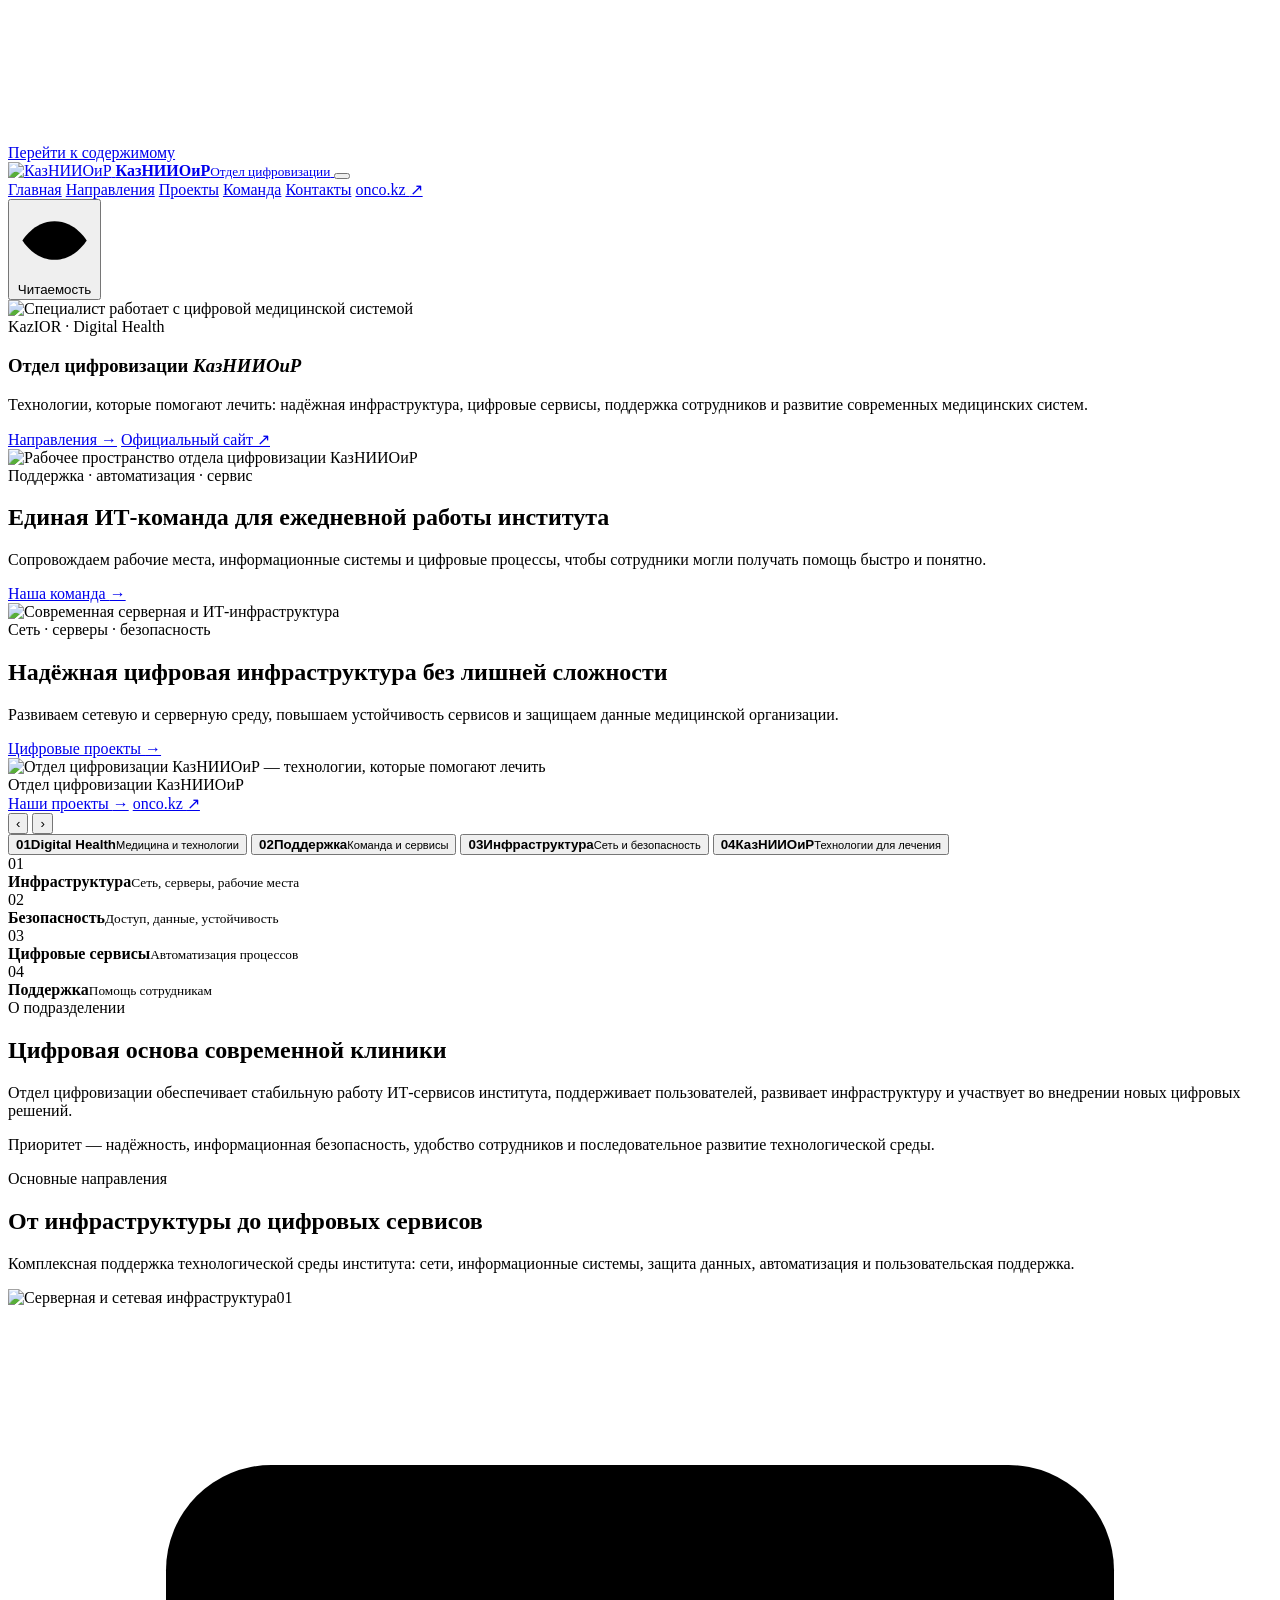
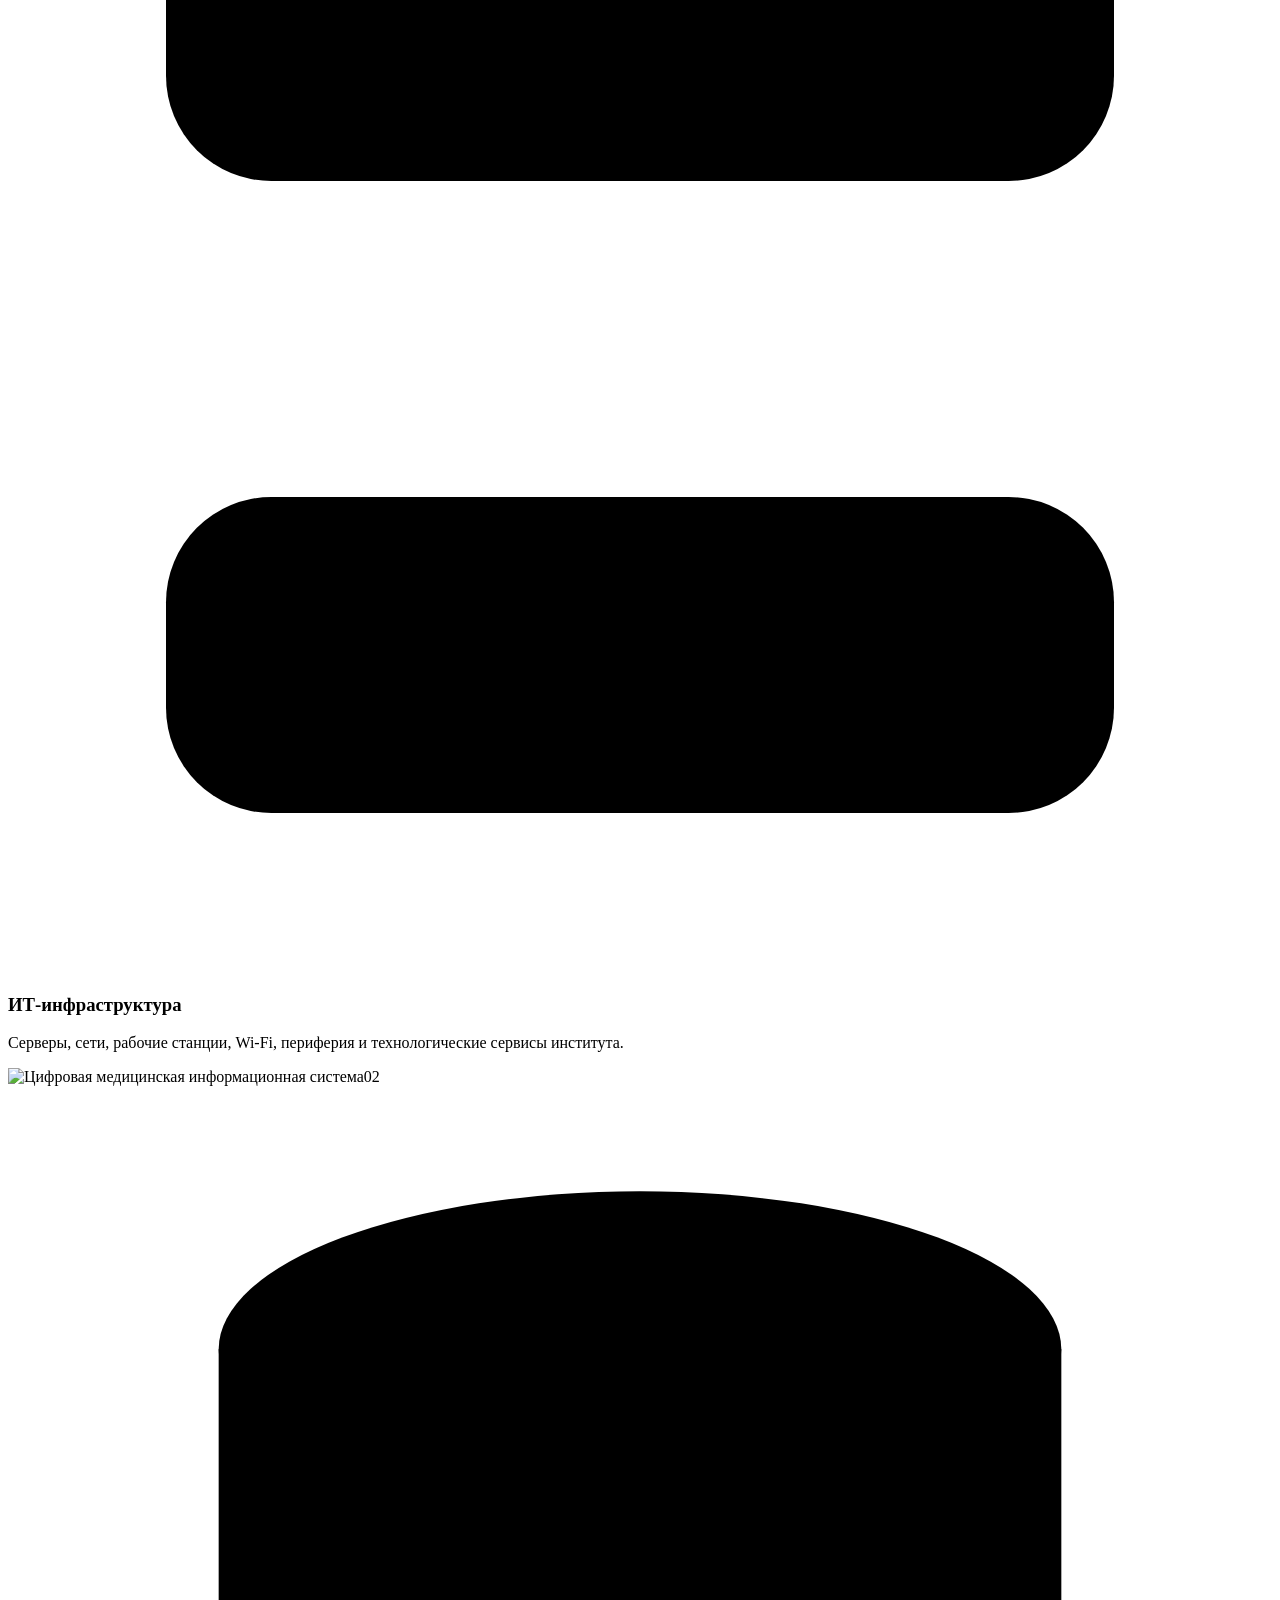
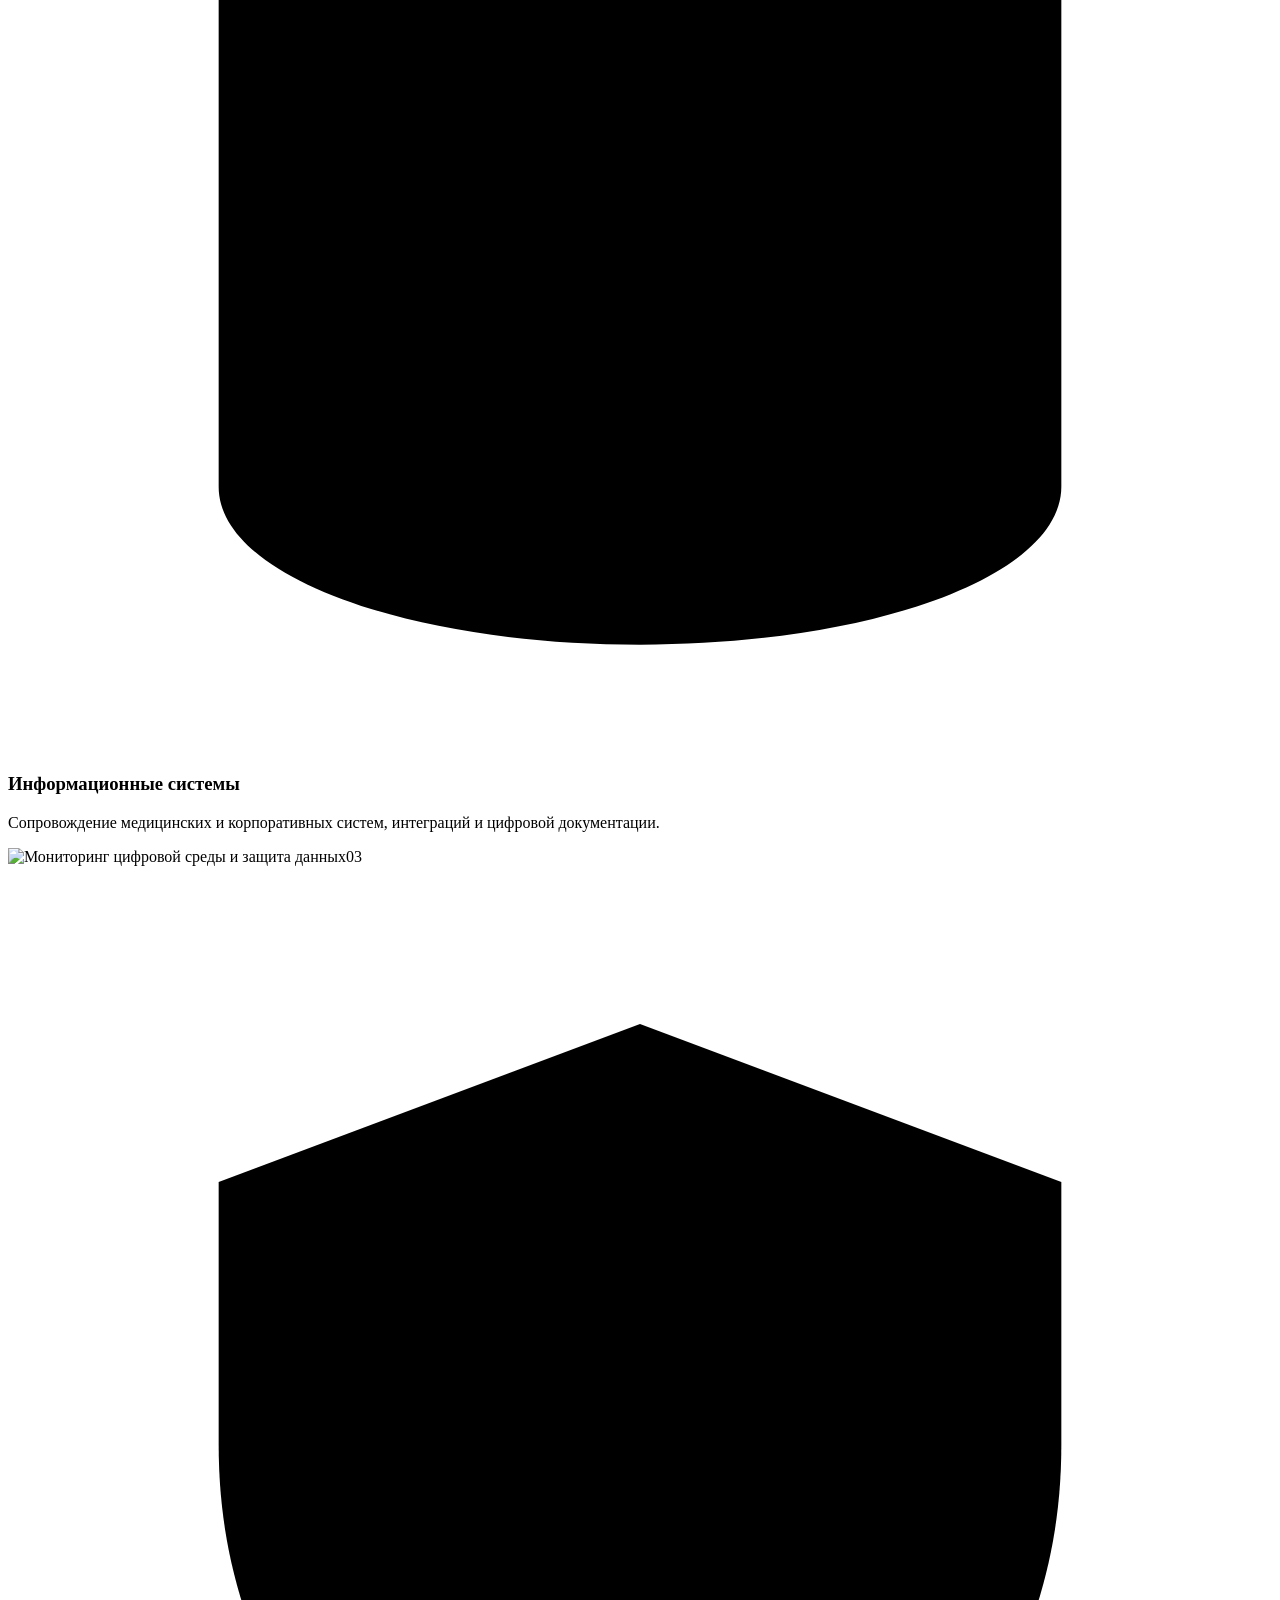
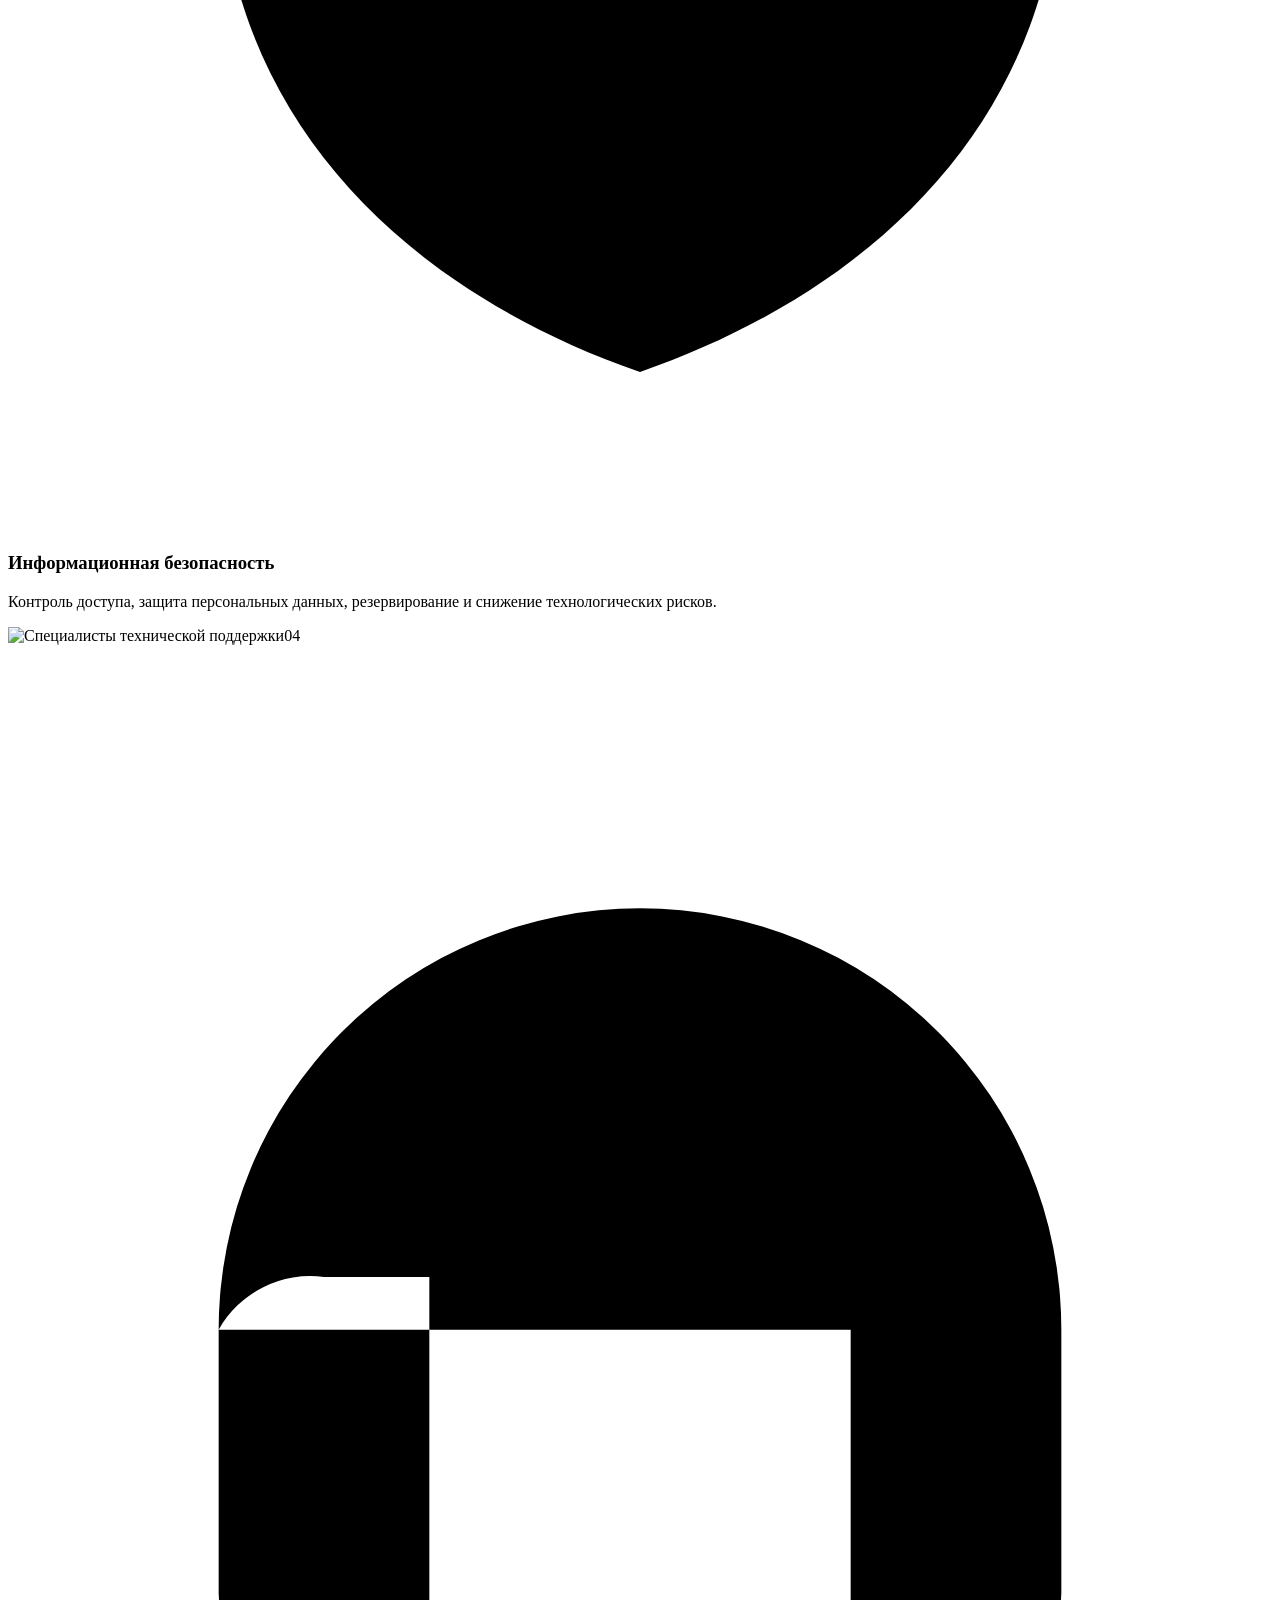
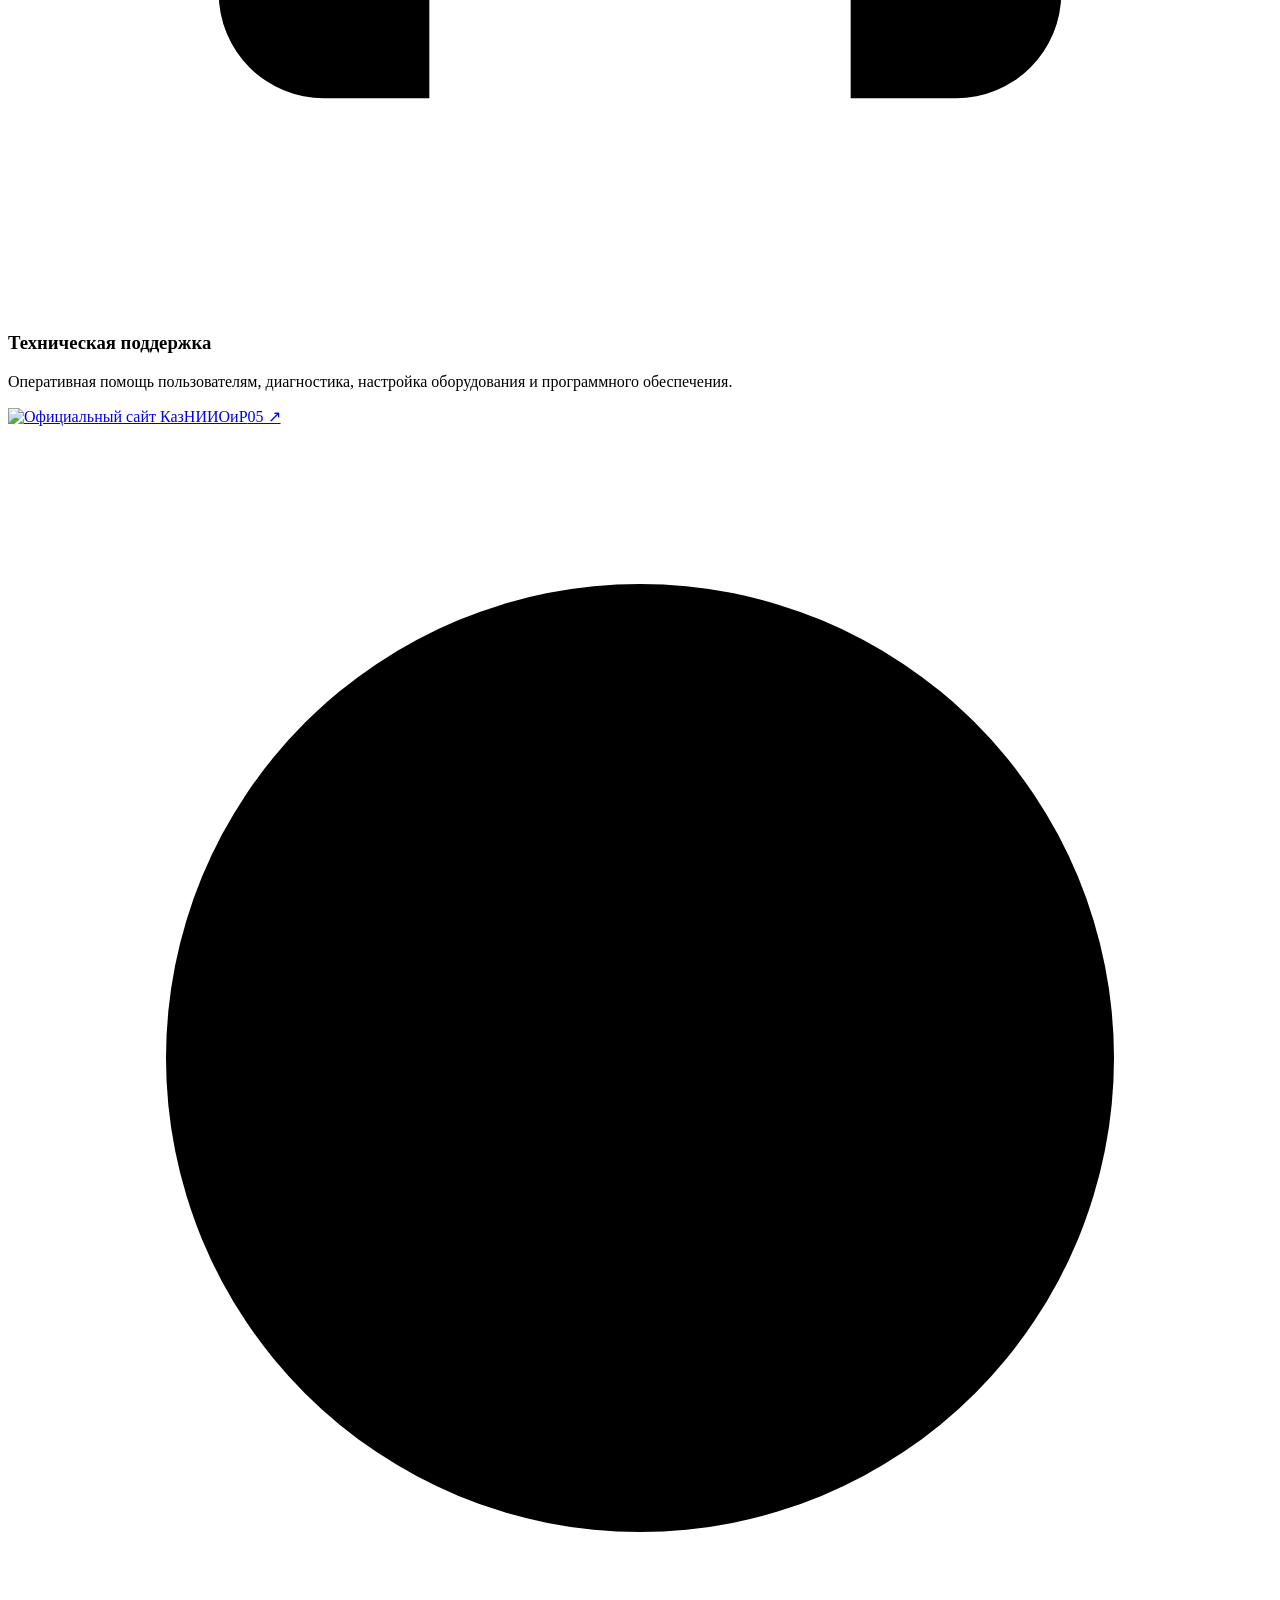
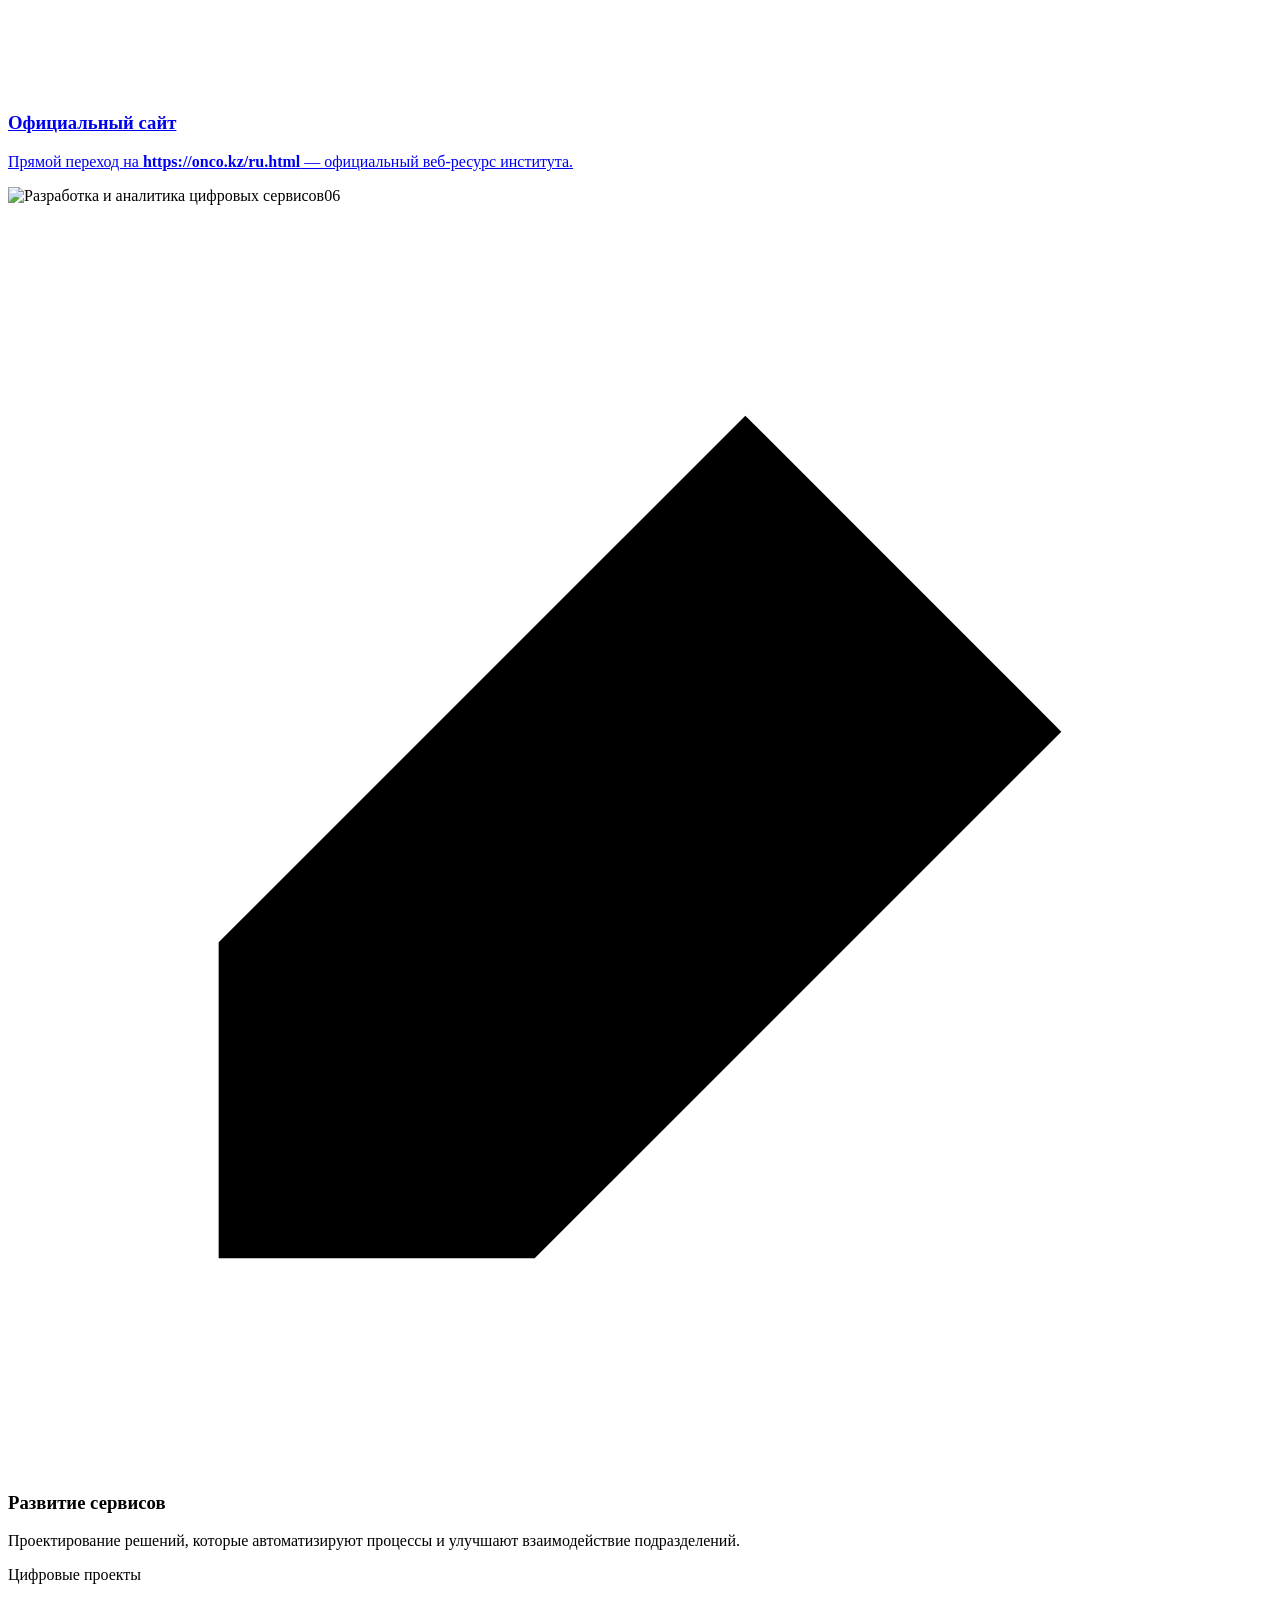
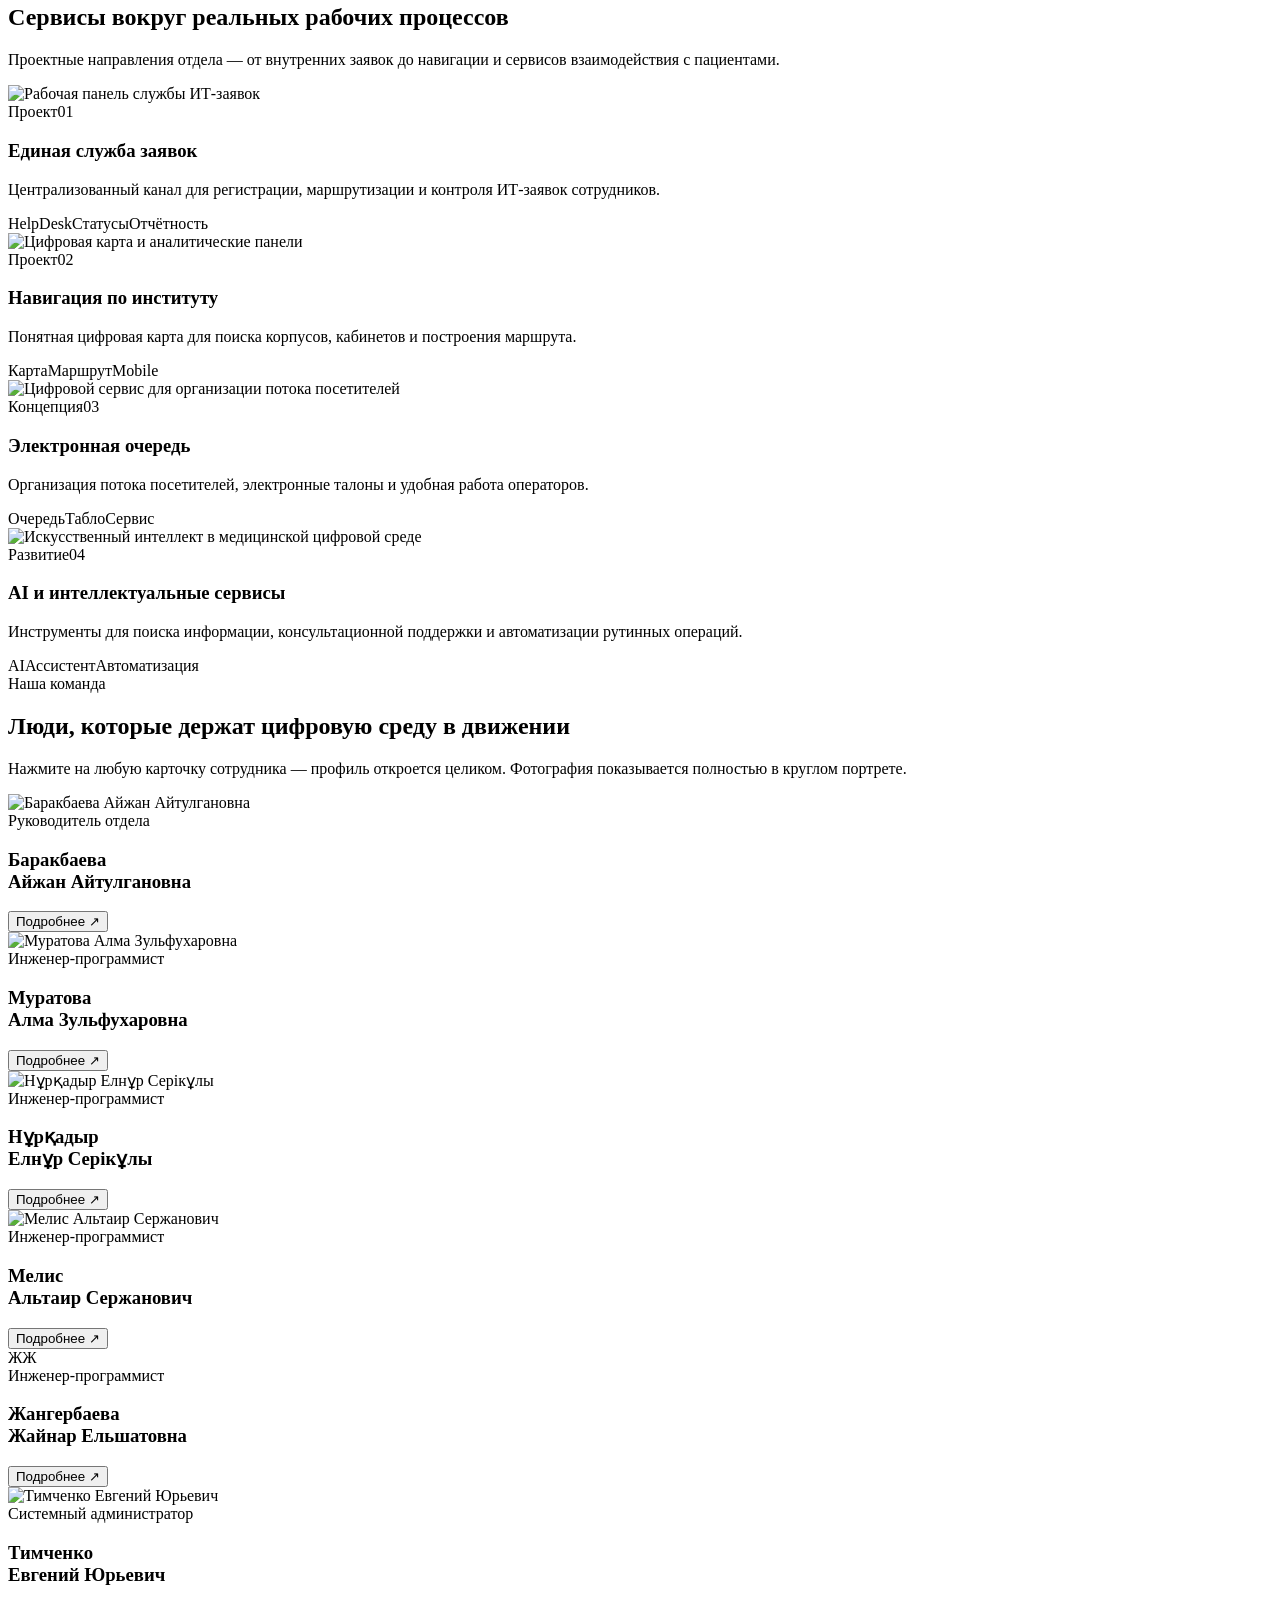
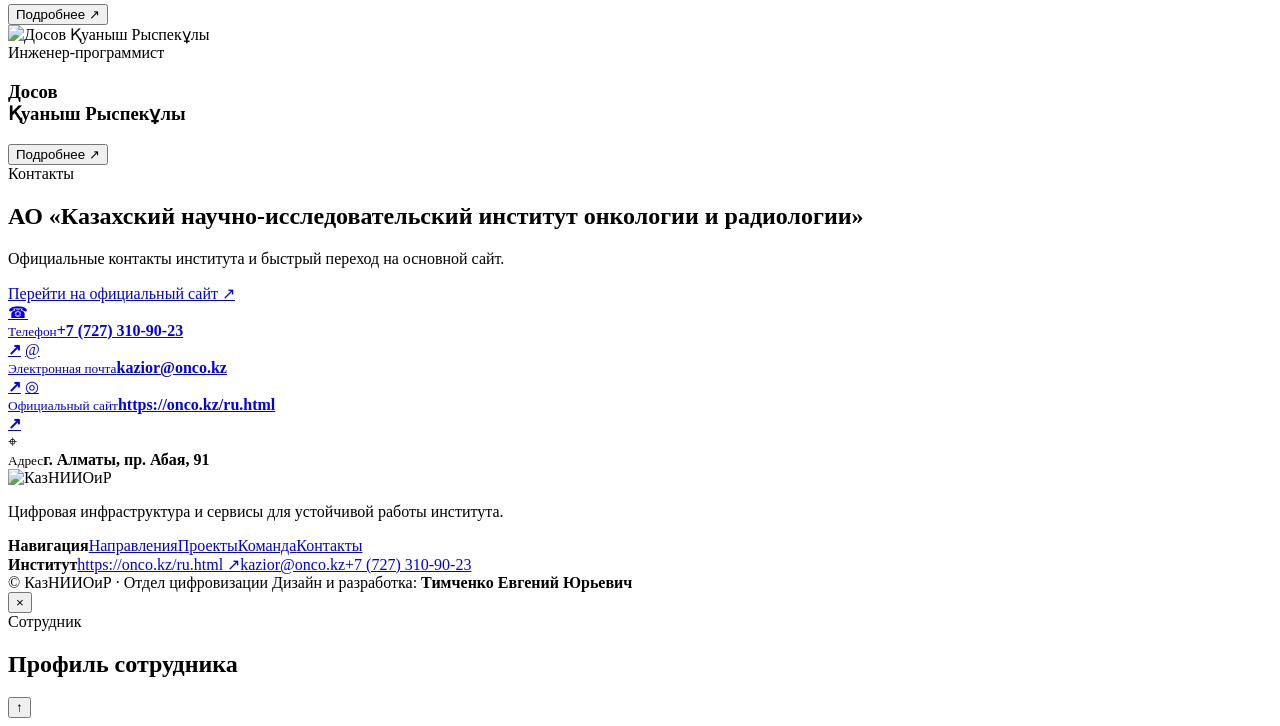
==== digital-ru.html @ cf67e8fc "Add files via upload" ====
<!doctype html>
<html lang="ru">
<head>
  <meta charset="utf-8">
  <meta name="viewport" content="width=device-width, initial-scale=1, viewport-fit=cover">
  <meta name="theme-color" content="#031c35">
  <meta name="description" content="Отдел цифровизации КазНИИОиР: ИТ-инфраструктура, цифровые сервисы, информационная безопасность, проекты и команда.">
  <title>Отдел цифровизации | КазНИИОиР</title>
  <link rel="preload" href="img/hero-digital-health.jpg" as="image" type="image/jpeg">
  <link rel="stylesheet" href="css/digital-modern.css">
</head>
<body>
  <a class="skip-link" href="#main">Перейти к содержимому</a>
  <canvas id="ambientWeb" class="ambient-web" aria-hidden="true"></canvas>
  <canvas id="clickFx" class="click-fx" aria-hidden="true"></canvas>

  <header class="site-header" id="home">
    <div class="header-inner shell">
      <a class="brand" href="https://onco.kz/ru.html" target="_blank" rel="noopener" aria-label="Открыть официальный сайт КазНИИОиР">
        <img src="img/kazi.png" alt="КазНИИОиР">
        <span class="brand-copy"><strong>КазНИИОиР</strong><small>Отдел цифровизации</small></span>
      </a>

      <button class="menu-toggle" type="button" aria-expanded="false" aria-controls="mainNav" aria-label="Открыть меню">
        <span></span><span></span><span></span>
      </button>

      <nav class="main-nav" id="mainNav" aria-label="Основная навигация">
        <a href="#home">Главная</a>
        <a href="#directions">Направления</a>
        <a href="#projects">Проекты</a>
        <a href="#team">Команда</a>
        <a href="#contacts">Контакты</a>
        <a class="nav-external" href="https://onco.kz/ru.html" target="_blank" rel="noopener">onco.kz <span aria-hidden="true">↗</span></a>
      </nav>

      <button class="readability-toggle" id="readabilityToggle" type="button" aria-pressed="false" title="Режим повышенной читаемости">
        <svg viewBox="0 0 24 24" aria-hidden="true"><path d="M2 12s3.5-6 10-6 10 6 10 6-3.5 6-10 6S2 12 2 12Z"/><circle cx="12" cy="12" r="2.7"/></svg>
        <span>Читаемость</span>
      </button>
    </div>
  </header>

  <main id="main">
    <section class="hero section-dark" aria-label="Презентация отдела цифровизации">
      <div class="hero-glow hero-glow-a"></div>
      <div class="hero-glow hero-glow-b"></div>
      <div class="shell">
        <div class="hero-slider" id="heroSlider" aria-roledescription="карусель" aria-label="Отдел цифровизации КазНИИОиР">
          <div class="slider-progress" aria-hidden="true"><span></span></div>
          <div class="slides" aria-live="off">
            <article class="slide is-active slide-feature slide-photo-first" data-slide="0" aria-label="Слайд 1 из 4">
              <img src="img/hero-digital-health.jpg" alt="Специалист работает с цифровой медицинской системой" fetchpriority="high">
              <div class="slide-shade"></div>
              <div class="slide-copy">
                <span class="eyebrow light">KazIOR · Digital Health</span>
                <h1>Отдел цифровизации <em>КазНИИОиР</em></h1>
                <p>Технологии, которые помогают лечить: надёжная инфраструктура, цифровые сервисы, поддержка сотрудников и развитие современных медицинских систем.</p>
                <div class="slide-actions">
                  <a class="button button-primary" href="#directions">Направления <span>→</span></a>
                  <a class="button button-glass" href="https://onco.kz/ru.html" target="_blank" rel="noopener noreferrer">Официальный сайт <span>↗</span></a>
                </div>
              </div>
            </article>

            <article class="slide slide-feature slide-office" data-slide="1" aria-label="Слайд 2 из 4" aria-hidden="true">
              <img src="img/about-digital-office.jpg" alt="Рабочее пространство отдела цифровизации КазНИИОиР">
              <div class="slide-shade"></div>
              <div class="slide-copy">
                <span class="eyebrow light">Поддержка · автоматизация · сервис</span>
                <h2>Единая ИТ-команда для ежедневной работы института</h2>
                <p>Сопровождаем рабочие места, информационные системы и цифровые процессы, чтобы сотрудники могли получать помощь быстро и понятно.</p>
                <a class="button button-primary" href="#team">Наша команда <span>→</span></a>
              </div>
            </article>

            <article class="slide slide-feature slide-infra" data-slide="2" aria-label="Слайд 3 из 4" aria-hidden="true">
              <img src="img/hero-infrastructure.webp" alt="Современная серверная и ИТ-инфраструктура">
              <div class="slide-shade"></div>
              <div class="slide-copy">
                <span class="eyebrow light">Сеть · серверы · безопасность</span>
                <h2>Надёжная цифровая инфраструктура без лишней сложности</h2>
                <p>Развиваем сетевую и серверную среду, повышаем устойчивость сервисов и защищаем данные медицинской организации.</p>
                <a class="button button-primary" href="#projects">Цифровые проекты <span>→</span></a>
              </div>
            </article>

            <article class="slide slide-brand" data-slide="3" aria-label="Слайд 4 из 4" aria-hidden="true">
              <picture>
                <source srcset="img/digital-hero-cover.webp" type="image/webp">
                <img src="img/digital-hero-cover.jpg" alt="Отдел цифровизации КазНИИОиР — технологии, которые помогают лечить">
              </picture>
              <div class="poster-cta">
                <span class="glass-label"><i></i> Отдел цифровизации КазНИИОиР</span>
                <div class="poster-actions">
                  <a class="button button-primary" href="#projects">Наши проекты <span>→</span></a>
                  <a class="button button-glass" href="https://onco.kz/ru.html" target="_blank" rel="noopener noreferrer">onco.kz <span>↗</span></a>
                </div>
              </div>
            </article>
          </div>

          <button class="slider-side slider-side-prev" type="button" data-slider-prev aria-label="Предыдущий слайд">‹</button>
          <button class="slider-side slider-side-next" type="button" data-slider-next aria-label="Следующий слайд">›</button>

          <div class="slider-thumbs" role="tablist" aria-label="Выбор слайда">
            <button class="slider-thumb is-active" type="button" data-slider-dot="0" role="tab" aria-selected="true" aria-label="Слайд 1">
              <img src="img/hero-digital-health.jpg" alt=""><span><b>01</b><strong>Digital Health</strong><small>Медицина и технологии</small></span>
            </button>
            <button class="slider-thumb" type="button" data-slider-dot="1" role="tab" aria-selected="false" aria-label="Слайд 2">
              <img src="img/about-digital-office.jpg" alt=""><span><b>02</b><strong>Поддержка</strong><small>Команда и сервисы</small></span>
            </button>
            <button class="slider-thumb" type="button" data-slider-dot="2" role="tab" aria-selected="false" aria-label="Слайд 3">
              <img src="img/hero-infrastructure.webp" alt=""><span><b>03</b><strong>Инфраструктура</strong><small>Сеть и безопасность</small></span>
            </button>
            <button class="slider-thumb" type="button" data-slider-dot="3" role="tab" aria-selected="false" aria-label="Слайд 4">
              <img src="img/digital-hero-cover.webp" alt=""><span><b>04</b><strong>КазНИИОиР</strong><small>Технологии для лечения</small></span>
            </button>
          </div>
        </div>

        <div class="hero-strip" aria-label="Ключевые направления отдела">
          <div class="hero-stat"><span>01</span><div><strong>Инфраструктура</strong><small>Сеть, серверы, рабочие места</small></div></div>
          <div class="hero-stat"><span>02</span><div><strong>Безопасность</strong><small>Доступ, данные, устойчивость</small></div></div>
          <div class="hero-stat"><span>03</span><div><strong>Цифровые сервисы</strong><small>Автоматизация процессов</small></div></div>
          <div class="hero-stat"><span>04</span><div><strong>Поддержка</strong><small>Помощь сотрудникам</small></div></div>
        </div>
      </div>
    </section>

    <section class="section intro" aria-labelledby="intro-title">
      <div class="shell intro-grid">
        <div>
          <span class="eyebrow">О подразделении</span>
          <h2 id="intro-title">Цифровая основа современной клиники</h2>
        </div>
        <div class="intro-copy">
          <p>Отдел цифровизации обеспечивает стабильную работу ИТ-сервисов института, поддерживает пользователей, развивает инфраструктуру и участвует во внедрении новых цифровых решений.</p>
          <p>Приоритет — надёжность, информационная безопасность, удобство сотрудников и последовательное развитие технологической среды.</p>
        </div>
      </div>
    </section>

    <section class="section section-soft" id="directions" aria-labelledby="directions-title">
      <div class="shell">
        <div class="section-heading">
          <div>
            <span class="eyebrow">Основные направления</span>
            <h2 id="directions-title">От инфраструктуры до цифровых сервисов</h2>
          </div>
          <p>Комплексная поддержка технологической среды института: сети, информационные системы, защита данных, автоматизация и пользовательская поддержка.</p>
        </div>

        <div class="direction-grid direction-grid-photo">
          <article class="direction-card direction-blue">
            <div class="direction-photo"><img src="img/hero-infrastructure.webp" alt="Серверная и сетевая инфраструктура" loading="lazy"><span class="card-index">01</span></div>
            <div class="direction-body"><div class="icon-box"><svg viewBox="0 0 24 24"><rect x="3" y="3" width="18" height="6" rx="2"/><rect x="3" y="15" width="18" height="6" rx="2"/><path d="M7 6h.01M7 18h.01"/></svg></div><h3>ИТ-инфраструктура</h3><p>Серверы, сети, рабочие станции, Wi‑Fi, периферия и технологические сервисы института.</p><div class="card-line"></div></div>
          </article>
          <article class="direction-card direction-cyan">
            <div class="direction-photo"><img src="img/hero-platform.webp" alt="Цифровая медицинская информационная система" loading="lazy"><span class="card-index">02</span></div>
            <div class="direction-body"><div class="icon-box"><svg viewBox="0 0 24 24"><ellipse cx="12" cy="5" rx="8" ry="3"/><path d="M4 5v7c0 1.7 3.6 3 8 3s8-1.3 8-3V5M4 12v7c0 1.7 3.6 3 8 3s8-1.3 8-3v-7"/></svg></div><h3>Информационные системы</h3><p>Сопровождение медицинских и корпоративных систем, интеграций и цифровой документации.</p><div class="card-line"></div></div>
          </article>
          <article class="direction-card direction-green">
            <div class="direction-photo"><img src="img/gallery-01.jpg" alt="Мониторинг цифровой среды и защита данных" loading="lazy"><span class="card-index">03</span></div>
            <div class="direction-body"><div class="icon-box"><svg viewBox="0 0 24 24"><path d="M12 3 4 6v5c0 5 3.4 8.4 8 10 4.6-1.6 8-5 8-10V6l-8-3Z"/><path d="m9 12 2 2 4-5"/></svg></div><h3>Информационная безопасность</h3><p>Контроль доступа, защита персональных данных, резервирование и снижение технологических рисков.</p><div class="card-line"></div></div>
          </article>
          <article class="direction-card direction-violet">
            <div class="direction-photo"><img src="img/about-digital-office.jpg" alt="Специалисты технической поддержки" loading="lazy"><span class="card-index">04</span></div>
            <div class="direction-body"><div class="icon-box"><svg viewBox="0 0 24 24"><path d="M4 13a8 8 0 0 1 16 0M4 13v5a2 2 0 0 0 2 2h2v-8H6a2 2 0 0 0-2 1Zm16 0v5a2 2 0 0 1-2 2h-2v-8h2a2 2 0 0 1 2 1Z"/></svg></div><h3>Техническая поддержка</h3><p>Оперативная помощь пользователям, диагностика, настройка оборудования и программного обеспечения.</p><div class="card-line"></div></div>
          </article>
          <a class="direction-card direction-orange direction-link" href="https://onco.kz/ru.html" target="_blank" rel="noopener noreferrer" aria-label="Перейти на официальный сайт КазНИИОиР">
            <div class="direction-photo"><img src="img/digital-hero-cover.webp" alt="Официальный сайт КазНИИОиР" loading="lazy"><span class="card-index">05 ↗</span></div>
            <div class="direction-body"><div class="icon-box"><svg viewBox="0 0 24 24"><circle cx="12" cy="12" r="9"/><path d="M3 12h18M12 3a15 15 0 0 1 0 18M12 3a15 15 0 0 0 0 18"/></svg></div><h3>Официальный сайт</h3><p>Прямой переход на <strong>https://onco.kz/ru.html</strong> — официальный веб‑ресурс института.</p><div class="card-line"></div></div>
          </a>
          <article class="direction-card direction-teal">
            <div class="direction-photo"><img src="img/hero-analytics-team.jpg" alt="Разработка и аналитика цифровых сервисов" loading="lazy"><span class="card-index">06</span></div>
            <div class="direction-body"><div class="icon-box"><svg viewBox="0 0 24 24"><path d="m14 4 6 6-10 10H4v-6L14 4Z"/><path d="m13 5 6 6M8 16l-1 5"/></svg></div><h3>Развитие сервисов</h3><p>Проектирование решений, которые автоматизируют процессы и улучшают взаимодействие подразделений.</p><div class="card-line"></div></div>
          </article>
        </div>
      </div>
    </section>

    <section class="section projects section-dark" id="projects" aria-labelledby="projects-title">
      <div class="projects-noise" aria-hidden="true"></div>
      <div class="shell">
        <div class="section-heading section-heading-dark">
          <div>
            <span class="eyebrow light">Цифровые проекты</span>
            <h2 id="projects-title">Сервисы вокруг реальных рабочих процессов</h2>
          </div>
          <p>Проектные направления отдела — от внутренних заявок до навигации и сервисов взаимодействия с пациентами.</p>
        </div>

        <div class="project-grid project-grid-photo">
          <article class="project-card project-main">
            <div class="project-photo"><img src="img/gallery-03.jpg" alt="Рабочая панель службы ИТ-заявок" loading="lazy"><div class="project-photo-shade"></div><div class="project-top"><span class="project-status"><i></i> Проект</span><span class="project-number">01</span></div></div>
            <div class="project-content"><h3>Единая служба заявок</h3><p>Централизованный канал для регистрации, маршрутизации и контроля ИТ-заявок сотрудников.</p><div class="tags"><span>HelpDesk</span><span>Статусы</span><span>Отчётность</span></div></div>
          </article>
          <article class="project-card">
            <div class="project-photo"><img src="img/gallery-02.jpg" alt="Цифровая карта и аналитические панели" loading="lazy"><div class="project-photo-shade"></div><div class="project-top"><span class="project-status"><i></i> Проект</span><span class="project-number">02</span></div></div>
            <div class="project-content"><h3>Навигация по институту</h3><p>Понятная цифровая карта для поиска корпусов, кабинетов и построения маршрута.</p><div class="tags"><span>Карта</span><span>Маршрут</span><span>Mobile</span></div></div>
          </article>
          <article class="project-card">
            <div class="project-photo"><img src="img/about-digital-office.jpg" alt="Цифровой сервис для организации потока посетителей" loading="lazy"><div class="project-photo-shade"></div><div class="project-top"><span class="project-status"><i></i> Концепция</span><span class="project-number">03</span></div></div>
            <div class="project-content"><h3>Электронная очередь</h3><p>Организация потока посетителей, электронные талоны и удобная работа операторов.</p><div class="tags"><span>Очередь</span><span>Табло</span><span>Сервис</span></div></div>
          </article>
          <article class="project-card">
            <div class="project-photo"><img src="img/hero-digital-health.jpg" alt="Искусственный интеллект в медицинской цифровой среде" loading="lazy"><div class="project-photo-shade"></div><div class="project-top"><span class="project-status"><i></i> Развитие</span><span class="project-number">04</span></div></div>
            <div class="project-content"><h3>AI и интеллектуальные сервисы</h3><p>Инструменты для поиска информации, консультационной поддержки и автоматизации рутинных операций.</p><div class="tags"><span>AI</span><span>Ассистент</span><span>Автоматизация</span></div></div>
          </article>
        </div>
      </div>
    </section>

    <section class="section team-section" id="team" aria-labelledby="team-title">
      <div class="shell">
        <div class="section-heading">
          <div>
            <span class="eyebrow">Наша команда</span>
            <h2 id="team-title">Люди, которые держат цифровую среду в движении</h2>
          </div>
          <p>Нажмите на любую карточку сотрудника — профиль откроется целиком. Фотография показывается полностью в круглом портрете.</p>
        </div>

        <div class="team-stage">
          <article class="team-card" data-profile="aizhan" tabindex="0" role="button" aria-haspopup="dialog" aria-label="Открыть профиль Баракбаевой Айжан Айтулгановны">
            <div class="team-halo"></div><div class="team-photo-wrap"><img src="img/team-aizhan-clean.jpg" alt="Баракбаева Айжан Айтулгановна" loading="lazy"></div>
            <div class="team-meta"><span class="team-role">Руководитель отдела</span><h3>Баракбаева<br>Айжан Айтулгановна</h3><button type="button" class="team-more" data-open-profile="aizhan">Подробнее <span>↗</span></button></div>
          </article>
          <article class="team-card" data-profile="alma" tabindex="0" role="button" aria-haspopup="dialog" aria-label="Открыть профиль Муратовой Алмы Зульфухаровны">
            <div class="team-halo"></div><div class="team-photo-wrap"><img src="img/team-alma-clean.jpg" alt="Муратова Алма Зульфухаровна" loading="lazy"></div>
            <div class="team-meta"><span class="team-role">Инженер-программист</span><h3>Муратова<br>Алма Зульфухаровна</h3><button type="button" class="team-more" data-open-profile="alma">Подробнее <span>↗</span></button></div>
          </article>
          <article class="team-card" data-profile="elnur" tabindex="0" role="button" aria-haspopup="dialog" aria-label="Открыть профиль Нұрқадыр Елнұр Серікұлы">
            <div class="team-halo"></div><div class="team-photo-wrap"><img src="img/team-elnur-clean.jpg" alt="Нұрқадыр Елнұр Серікұлы" loading="lazy"></div>
            <div class="team-meta"><span class="team-role">Инженер-программист</span><h3>Нұрқадыр<br>Елнұр Серікұлы</h3><button type="button" class="team-more" data-open-profile="elnur">Подробнее <span>↗</span></button></div>
          </article>
          <article class="team-card" data-profile="altair" tabindex="0" role="button" aria-haspopup="dialog" aria-label="Открыть профиль Мелиса Альтаира Сержановича">
            <div class="team-halo"></div><div class="team-photo-wrap"><img src="img/team-altair-clean.jpg" alt="Мелис Альтаир Сержанович" loading="lazy"></div>
            <div class="team-meta"><span class="team-role">Инженер-программист</span><h3>Мелис<br>Альтаир Сержанович</h3><button type="button" class="team-more" data-open-profile="altair">Подробнее <span>↗</span></button></div>
          </article>
          <article class="team-card team-card-placeholder" data-profile="zhainar" tabindex="0" role="button" aria-haspopup="dialog" aria-label="Открыть профиль Жангербаевой Жайнар Ельшатовны">
            <div class="team-halo"></div><div class="team-photo-wrap"><div class="initials" aria-label="Фото сотрудника не добавлено"><span>ЖЖ</span></div></div>
            <div class="team-meta"><span class="team-role">Инженер-программист</span><h3>Жангербаева<br>Жайнар Ельшатовна</h3><button type="button" class="team-more" data-open-profile="zhainar">Подробнее <span>↗</span></button></div>
          </article>
          <article class="team-card" data-profile="evgeniy" tabindex="0" role="button" aria-haspopup="dialog" aria-label="Открыть профиль Тимченко Евгения Юрьевича">
            <div class="team-halo"></div><div class="team-photo-wrap"><img src="img/team-evgeniy-clean.jpg" alt="Тимченко Евгений Юрьевич" loading="lazy"></div>
            <div class="team-meta"><span class="team-role">Системный администратор</span><h3>Тимченко<br>Евгений Юрьевич</h3><button type="button" class="team-more" data-open-profile="evgeniy">Подробнее <span>↗</span></button></div>
          </article>
          <article class="team-card" data-profile="kuanysh" tabindex="0" role="button" aria-haspopup="dialog" aria-label="Открыть профиль Досова Қуаныш Рыспекұлы">
            <div class="team-halo"></div><div class="team-photo-wrap"><img src="img/team-kuanysh-clean.jpg" alt="Досов Қуаныш Рыспекұлы" loading="lazy"></div>
            <div class="team-meta"><span class="team-role">Инженер-программист</span><h3>Досов<br>Қуаныш Рыспекұлы</h3><button type="button" class="team-more" data-open-profile="kuanysh">Подробнее <span>↗</span></button></div>
          </article>
        </div>
      </div>
    </section>

    <section class="section contact-section section-soft" id="contacts" aria-labelledby="contacts-title">
      <div class="shell">
        <div class="contact-panel">
          <div class="contact-copy">
            <span class="eyebrow light">Контакты</span>
            <h2 id="contacts-title">АО «Казахский научно-исследовательский институт онкологии и радиологии»</h2>
            <p>Официальные контакты института и быстрый переход на основной сайт.</p>
            <a class="button button-primary" href="https://onco.kz/ru.html" target="_blank" rel="noopener">Перейти на официальный сайт <span>↗</span></a>
          </div>
          <div class="contact-list">
            <a href="tel:+77273109023"><span class="contact-icon">☎</span><div><small>Телефон</small><strong>+7 (727) 310-90-23</strong></div><b>↗</b></a>
            <a href="mailto:kazior@onco.kz"><span class="contact-icon">@</span><div><small>Электронная почта</small><strong>kazior@onco.kz</strong></div><b>↗</b></a>
            <a href="https://onco.kz/ru.html" target="_blank" rel="noopener"><span class="contact-icon">◎</span><div><small>Официальный сайт</small><strong>https://onco.kz/ru.html</strong></div><b>↗</b></a>
            <div class="contact-static"><span class="contact-icon">⌖</span><div><small>Адрес</small><strong>г. Алматы, пр. Абая, 91</strong></div></div>
          </div>
        </div>
      </div>
    </section>
  </main>

  <footer class="site-footer">
    <div class="shell footer-grid">
      <div class="footer-brand">
        <img src="img/kazi.png" alt="КазНИИОиР">
        <p>Цифровая инфраструктура и сервисы для устойчивой работы института.</p>
      </div>
      <div class="footer-links"><strong>Навигация</strong><a href="#directions">Направления</a><a href="#projects">Проекты</a><a href="#team">Команда</a><a href="#contacts">Контакты</a></div>
      <div class="footer-links"><strong>Институт</strong><a href="https://onco.kz/ru.html" target="_blank" rel="noopener">https://onco.kz/ru.html ↗</a><a href="mailto:kazior@onco.kz">kazior@onco.kz</a><a href="tel:+77273109023">+7 (727) 310-90-23</a></div>
    </div>
    <div class="shell footer-bottom">
      <span>© <span id="currentYear"></span> КазНИИОиР · Отдел цифровизации</span>
      <span>Дизайн и разработка: <strong>Тимченко Евгений Юрьевич</strong></span>
    </div>
  </footer>

  <div class="profile-dialog" id="profileDialog" aria-hidden="true" role="dialog" aria-modal="true" aria-labelledby="profileName">
    <div class="profile-backdrop" data-close-profile></div>
    <div class="profile-panel" role="document">
      <button class="profile-close" type="button" data-close-profile aria-label="Закрыть профиль">×</button>
      <div class="profile-image" id="profileImage"></div>
      <div class="profile-content">
        <span class="eyebrow" id="profileRole">Сотрудник</span>
        <h2 id="profileName">Профиль сотрудника</h2>
        <div id="profileBody"></div>
      </div>
    </div>
  </div>

  <button class="back-top" id="backTop" type="button" aria-label="Наверх">↑</button>
  <script src="js/digital-modern.js"></script>
</body>
</html>
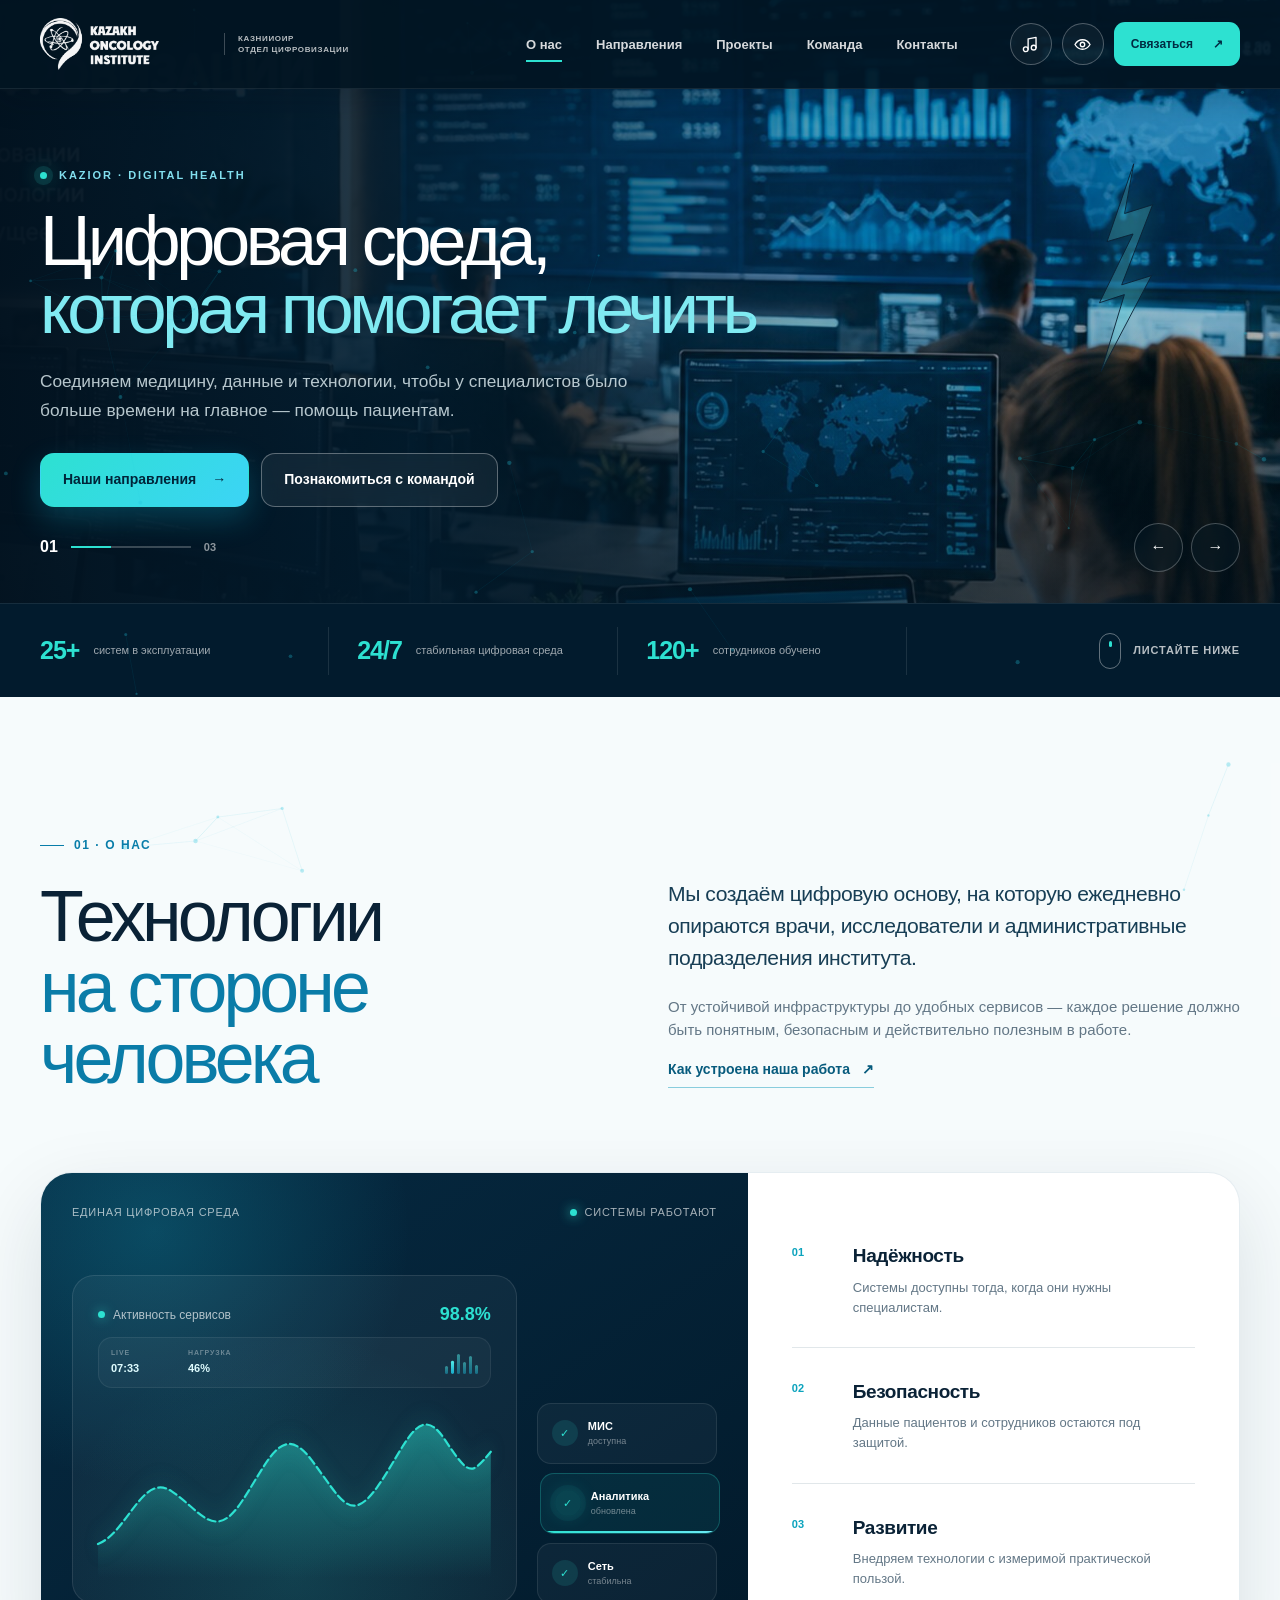
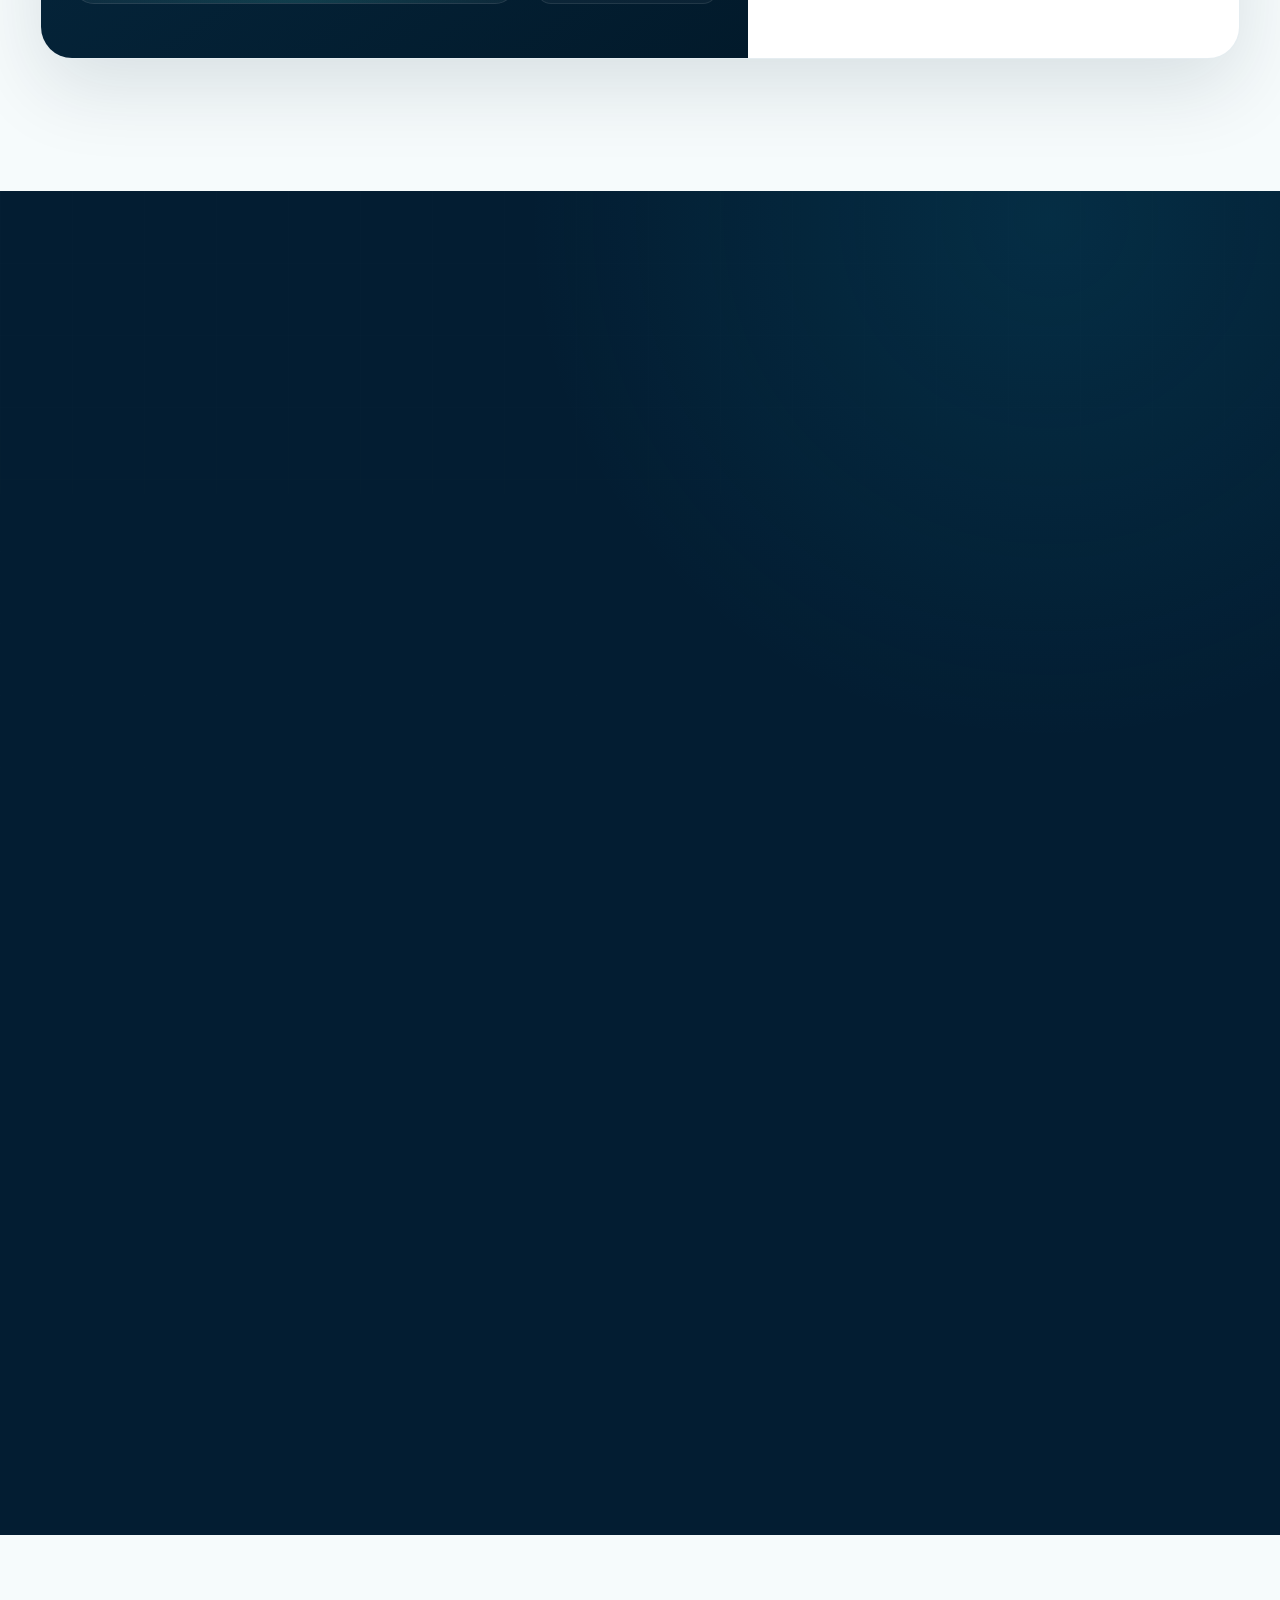
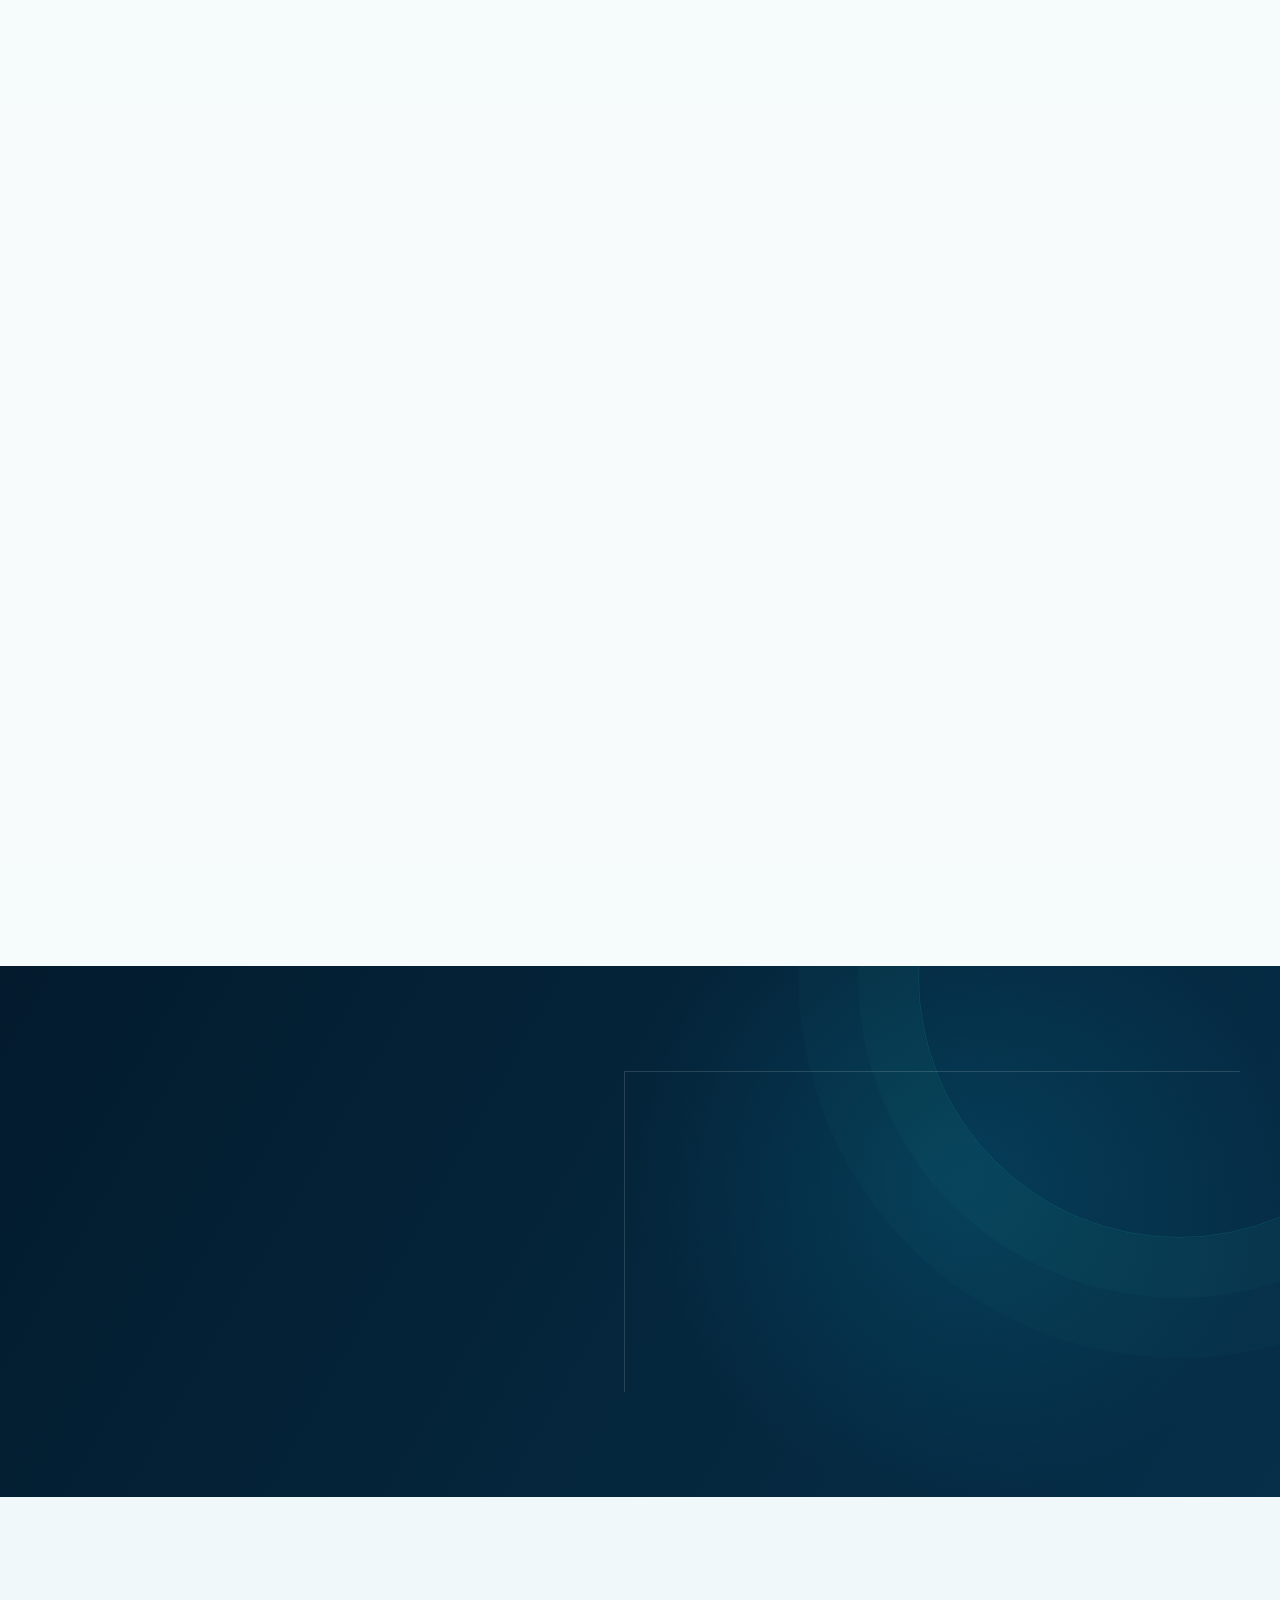
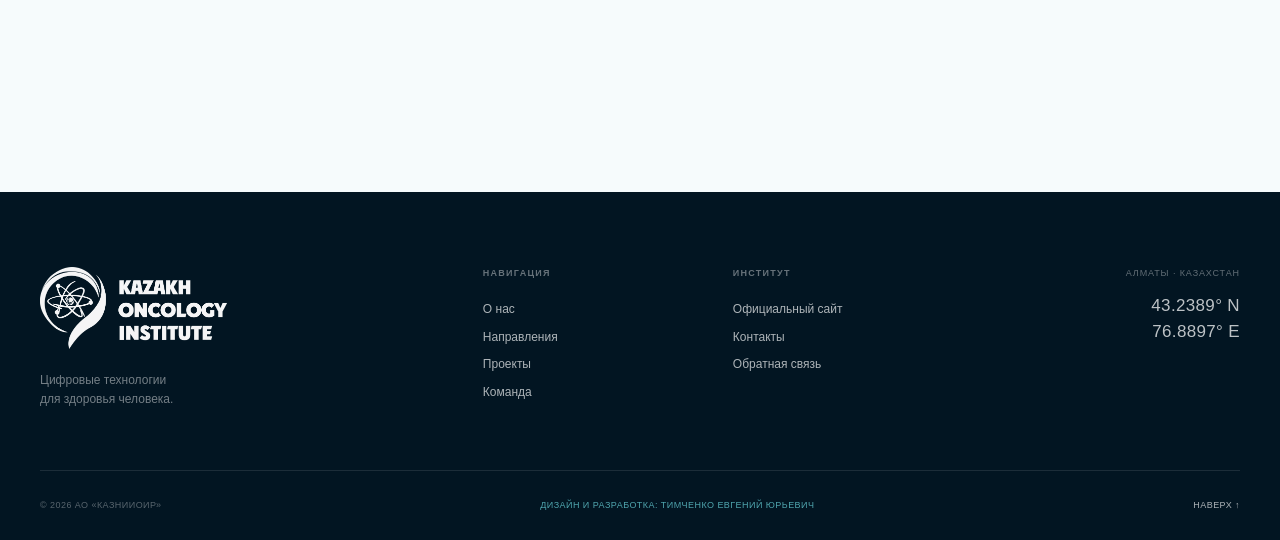
==== commit 27f1d933: "Load complete 2026 digital page" ====
--- a/digital-ru.html
+++ b/digital-ru.html
@@ -1,309 +1 @@
-<!doctype html>
-<html lang="ru">
-<head>
-  <meta charset="utf-8">
-  <meta name="viewport" content="width=device-width, initial-scale=1, viewport-fit=cover">
-  <meta name="theme-color" content="#031c35">
-  <meta name="description" content="Отдел цифровизации КазНИИОиР: ИТ-инфраструктура, цифровые сервисы, информационная безопасность, проекты и команда.">
-  <title>Отдел цифровизации | КазНИИОиР</title>
-  <link rel="preload" href="img/hero-digital-health.jpg" as="image" type="image/jpeg">
-  <link rel="stylesheet" href="css/digital-modern.css">
-</head>
-<body>
-  <a class="skip-link" href="#main">Перейти к содержимому</a>
-  <canvas id="ambientWeb" class="ambient-web" aria-hidden="true"></canvas>
-  <canvas id="clickFx" class="click-fx" aria-hidden="true"></canvas>
-
-  <header class="site-header" id="home">
-    <div class="header-inner shell">
-      <a class="brand" href="https://onco.kz/ru.html" target="_blank" rel="noopener" aria-label="Открыть официальный сайт КазНИИОиР">
-        <img src="img/kazi.png" alt="КазНИИОиР">
-        <span class="brand-copy"><strong>КазНИИОиР</strong><small>Отдел цифровизации</small></span>
-      </a>
-
-      <button class="menu-toggle" type="button" aria-expanded="false" aria-controls="mainNav" aria-label="Открыть меню">
-        <span></span><span></span><span></span>
-      </button>
-
-      <nav class="main-nav" id="mainNav" aria-label="Основная навигация">
-        <a href="#home">Главная</a>
-        <a href="#directions">Направления</a>
-        <a href="#projects">Проекты</a>
-        <a href="#team">Команда</a>
-        <a href="#contacts">Контакты</a>
-        <a class="nav-external" href="https://onco.kz/ru.html" target="_blank" rel="noopener">onco.kz <span aria-hidden="true">↗</span></a>
-      </nav>
-
-      <button class="readability-toggle" id="readabilityToggle" type="button" aria-pressed="false" title="Режим повышенной читаемости">
-        <svg viewBox="0 0 24 24" aria-hidden="true"><path d="M2 12s3.5-6 10-6 10 6 10 6-3.5 6-10 6S2 12 2 12Z"/><circle cx="12" cy="12" r="2.7"/></svg>
-        <span>Читаемость</span>
-      </button>
-    </div>
-  </header>
-
-  <main id="main">
-    <section class="hero section-dark" aria-label="Презентация отдела цифровизации">
-      <div class="hero-glow hero-glow-a"></div>
-      <div class="hero-glow hero-glow-b"></div>
-      <div class="shell">
-        <div class="hero-slider" id="heroSlider" aria-roledescription="карусель" aria-label="Отдел цифровизации КазНИИОиР">
-          <div class="slider-progress" aria-hidden="true"><span></span></div>
-          <div class="slides" aria-live="off">
-            <article class="slide is-active slide-feature slide-photo-first" data-slide="0" aria-label="Слайд 1 из 4">
-              <img src="img/hero-digital-health.jpg" alt="Специалист работает с цифровой медицинской системой" fetchpriority="high">
-              <div class="slide-shade"></div>
-              <div class="slide-copy">
-                <span class="eyebrow light">KazIOR · Digital Health</span>
-                <h1>Отдел цифровизации <em>КазНИИОиР</em></h1>
-                <p>Технологии, которые помогают лечить: надёжная инфраструктура, цифровые сервисы, поддержка сотрудников и развитие современных медицинских систем.</p>
-                <div class="slide-actions">
-                  <a class="button button-primary" href="#directions">Направления <span>→</span></a>
-                  <a class="button button-glass" href="https://onco.kz/ru.html" target="_blank" rel="noopener noreferrer">Официальный сайт <span>↗</span></a>
-                </div>
-              </div>
-            </article>
-
-            <article class="slide slide-feature slide-office" data-slide="1" aria-label="Слайд 2 из 4" aria-hidden="true">
-              <img src="img/about-digital-office.jpg" alt="Рабочее пространство отдела цифровизации КазНИИОиР">
-              <div class="slide-shade"></div>
-              <div class="slide-copy">
-                <span class="eyebrow light">Поддержка · автоматизация · сервис</span>
-                <h2>Единая ИТ-команда для ежедневной работы института</h2>
-                <p>Сопровождаем рабочие места, информационные системы и цифровые процессы, чтобы сотрудники могли получать помощь быстро и понятно.</p>
-                <a class="button button-primary" href="#team">Наша команда <span>→</span></a>
-              </div>
-            </article>
-
-            <article class="slide slide-feature slide-infra" data-slide="2" aria-label="Слайд 3 из 4" aria-hidden="true">
-              <img src="img/hero-infrastructure.webp" alt="Современная серверная и ИТ-инфраструктура">
-              <div class="slide-shade"></div>
-              <div class="slide-copy">
-                <span class="eyebrow light">Сеть · серверы · безопасность</span>
-                <h2>Надёжная цифровая инфраструктура без лишней сложности</h2>
-                <p>Развиваем сетевую и серверную среду, повышаем устойчивость сервисов и защищаем данные медицинской организации.</p>
-                <a class="button button-primary" href="#projects">Цифровые проекты <span>→</span></a>
-              </div>
-            </article>
-
-            <article class="slide slide-brand" data-slide="3" aria-label="Слайд 4 из 4" aria-hidden="true">
-              <picture>
-                <source srcset="img/digital-hero-cover.webp" type="image/webp">
-                <img src="img/digital-hero-cover.jpg" alt="Отдел цифровизации КазНИИОиР — технологии, которые помогают лечить">
-              </picture>
-              <div class="poster-cta">
-                <span class="glass-label"><i></i> Отдел цифровизации КазНИИОиР</span>
-                <div class="poster-actions">
-                  <a class="button button-primary" href="#projects">Наши проекты <span>→</span></a>
-                  <a class="button button-glass" href="https://onco.kz/ru.html" target="_blank" rel="noopener noreferrer">onco.kz <span>↗</span></a>
-                </div>
-              </div>
-            </article>
-          </div>
-
-          <button class="slider-side slider-side-prev" type="button" data-slider-prev aria-label="Предыдущий слайд">‹</button>
-          <button class="slider-side slider-side-next" type="button" data-slider-next aria-label="Следующий слайд">›</button>
-
-          <div class="slider-thumbs" role="tablist" aria-label="Выбор слайда">
-            <button class="slider-thumb is-active" type="button" data-slider-dot="0" role="tab" aria-selected="true" aria-label="Слайд 1">
-              <img src="img/hero-digital-health.jpg" alt=""><span><b>01</b><strong>Digital Health</strong><small>Медицина и технологии</small></span>
-            </button>
-            <button class="slider-thumb" type="button" data-slider-dot="1" role="tab" aria-selected="false" aria-label="Слайд 2">
-              <img src="img/about-digital-office.jpg" alt=""><span><b>02</b><strong>Поддержка</strong><small>Команда и сервисы</small></span>
-            </button>
-            <button class="slider-thumb" type="button" data-slider-dot="2" role="tab" aria-selected="false" aria-label="Слайд 3">
-              <img src="img/hero-infrastructure.webp" alt=""><span><b>03</b><strong>Инфраструктура</strong><small>Сеть и безопасность</small></span>
-            </button>
-            <button class="slider-thumb" type="button" data-slider-dot="3" role="tab" aria-selected="false" aria-label="Слайд 4">
-              <img src="img/digital-hero-cover.webp" alt=""><span><b>04</b><strong>КазНИИОиР</strong><small>Технологии для лечения</small></span>
-            </button>
-          </div>
-        </div>
-
-        <div class="hero-strip" aria-label="Ключевые направления отдела">
-          <div class="hero-stat"><span>01</span><div><strong>Инфраструктура</strong><small>Сеть, серверы, рабочие места</small></div></div>
-          <div class="hero-stat"><span>02</span><div><strong>Безопасность</strong><small>Доступ, данные, устойчивость</small></div></div>
-          <div class="hero-stat"><span>03</span><div><strong>Цифровые сервисы</strong><small>Автоматизация процессов</small></div></div>
-          <div class="hero-stat"><span>04</span><div><strong>Поддержка</strong><small>Помощь сотрудникам</small></div></div>
-        </div>
-      </div>
-    </section>
-
-    <section class="section intro" aria-labelledby="intro-title">
-      <div class="shell intro-grid">
-        <div>
-          <span class="eyebrow">О подразделении</span>
-          <h2 id="intro-title">Цифровая основа современной клиники</h2>
-        </div>
-        <div class="intro-copy">
-          <p>Отдел цифровизации обеспечивает стабильную работу ИТ-сервисов института, поддерживает пользователей, развивает инфраструктуру и участвует во внедрении новых цифровых решений.</p>
-          <p>Приоритет — надёжность, информационная безопасность, удобство сотрудников и последовательное развитие технологической среды.</p>
-        </div>
-      </div>
-    </section>
-
-    <section class="section section-soft" id="directions" aria-labelledby="directions-title">
-      <div class="shell">
-        <div class="section-heading">
-          <div>
-            <span class="eyebrow">Основные направления</span>
-            <h2 id="directions-title">От инфраструктуры до цифровых сервисов</h2>
-          </div>
-          <p>Комплексная поддержка технологической среды института: сети, информационные системы, защита данных, автоматизация и пользовательская поддержка.</p>
-        </div>
-
-        <div class="direction-grid direction-grid-photo">
-          <article class="direction-card direction-blue">
-            <div class="direction-photo"><img src="img/hero-infrastructure.webp" alt="Серверная и сетевая инфраструктура" loading="lazy"><span class="card-index">01</span></div>
-            <div class="direction-body"><div class="icon-box"><svg viewBox="0 0 24 24"><rect x="3" y="3" width="18" height="6" rx="2"/><rect x="3" y="15" width="18" height="6" rx="2"/><path d="M7 6h.01M7 18h.01"/></svg></div><h3>ИТ-инфраструктура</h3><p>Серверы, сети, рабочие станции, Wi‑Fi, периферия и технологические сервисы института.</p><div class="card-line"></div></div>
-          </article>
-          <article class="direction-card direction-cyan">
-            <div class="direction-photo"><img src="img/hero-platform.webp" alt="Цифровая медицинская информационная система" loading="lazy"><span class="card-index">02</span></div>
-            <div class="direction-body"><div class="icon-box"><svg viewBox="0 0 24 24"><ellipse cx="12" cy="5" rx="8" ry="3"/><path d="M4 5v7c0 1.7 3.6 3 8 3s8-1.3 8-3V5M4 12v7c0 1.7 3.6 3 8 3s8-1.3 8-3v-7"/></svg></div><h3>Информационные системы</h3><p>Сопровождение медицинских и корпоративных систем, интеграций и цифровой документации.</p><div class="card-line"></div></div>
-          </article>
-          <article class="direction-card direction-green">
-            <div class="direction-photo"><img src="img/gallery-01.jpg" alt="Мониторинг цифровой среды и защита данных" loading="lazy"><span class="card-index">03</span></div>
-            <div class="direction-body"><div class="icon-box"><svg viewBox="0 0 24 24"><path d="M12 3 4 6v5c0 5 3.4 8.4 8 10 4.6-1.6 8-5 8-10V6l-8-3Z"/><path d="m9 12 2 2 4-5"/></svg></div><h3>Информационная безопасность</h3><p>Контроль доступа, защита персональных данных, резервирование и снижение технологических рисков.</p><div class="card-line"></div></div>
-          </article>
-          <article class="direction-card direction-violet">
-            <div class="direction-photo"><img src="img/about-digital-office.jpg" alt="Специалисты технической поддержки" loading="lazy"><span class="card-index">04</span></div>
-            <div class="direction-body"><div class="icon-box"><svg viewBox="0 0 24 24"><path d="M4 13a8 8 0 0 1 16 0M4 13v5a2 2 0 0 0 2 2h2v-8H6a2 2 0 0 0-2 1Zm16 0v5a2 2 0 0 1-2 2h-2v-8h2a2 2 0 0 1 2 1Z"/></svg></div><h3>Техническая поддержка</h3><p>Оперативная помощь пользователям, диагностика, настройка оборудования и программного обеспечения.</p><div class="card-line"></div></div>
-          </article>
-          <a class="direction-card direction-orange direction-link" href="https://onco.kz/ru.html" target="_blank" rel="noopener noreferrer" aria-label="Перейти на официальный сайт КазНИИОиР">
-            <div class="direction-photo"><img src="img/digital-hero-cover.webp" alt="Официальный сайт КазНИИОиР" loading="lazy"><span class="card-index">05 ↗</span></div>
-            <div class="direction-body"><div class="icon-box"><svg viewBox="0 0 24 24"><circle cx="12" cy="12" r="9"/><path d="M3 12h18M12 3a15 15 0 0 1 0 18M12 3a15 15 0 0 0 0 18"/></svg></div><h3>Официальный сайт</h3><p>Прямой переход на <strong>https://onco.kz/ru.html</strong> — официальный веб‑ресурс института.</p><div class="card-line"></div></div>
-          </a>
-          <article class="direction-card direction-teal">
-            <div class="direction-photo"><img src="img/hero-analytics-team.jpg" alt="Разработка и аналитика цифровых сервисов" loading="lazy"><span class="card-index">06</span></div>
-            <div class="direction-body"><div class="icon-box"><svg viewBox="0 0 24 24"><path d="m14 4 6 6-10 10H4v-6L14 4Z"/><path d="m13 5 6 6M8 16l-1 5"/></svg></div><h3>Развитие сервисов</h3><p>Проектирование решений, которые автоматизируют процессы и улучшают взаимодействие подразделений.</p><div class="card-line"></div></div>
-          </article>
-        </div>
-      </div>
-    </section>
-
-    <section class="section projects section-dark" id="projects" aria-labelledby="projects-title">
-      <div class="projects-noise" aria-hidden="true"></div>
-      <div class="shell">
-        <div class="section-heading section-heading-dark">
-          <div>
-            <span class="eyebrow light">Цифровые проекты</span>
-            <h2 id="projects-title">Сервисы вокруг реальных рабочих процессов</h2>
-          </div>
-          <p>Проектные направления отдела — от внутренних заявок до навигации и сервисов взаимодействия с пациентами.</p>
-        </div>
-
-        <div class="project-grid project-grid-photo">
-          <article class="project-card project-main">
-            <div class="project-photo"><img src="img/gallery-03.jpg" alt="Рабочая панель службы ИТ-заявок" loading="lazy"><div class="project-photo-shade"></div><div class="project-top"><span class="project-status"><i></i> Проект</span><span class="project-number">01</span></div></div>
-            <div class="project-content"><h3>Единая служба заявок</h3><p>Централизованный канал для регистрации, маршрутизации и контроля ИТ-заявок сотрудников.</p><div class="tags"><span>HelpDesk</span><span>Статусы</span><span>Отчётность</span></div></div>
-          </article>
-          <article class="project-card">
-            <div class="project-photo"><img src="img/gallery-02.jpg" alt="Цифровая карта и аналитические панели" loading="lazy"><div class="project-photo-shade"></div><div class="project-top"><span class="project-status"><i></i> Проект</span><span class="project-number">02</span></div></div>
-            <div class="project-content"><h3>Навигация по институту</h3><p>Понятная цифровая карта для поиска корпусов, кабинетов и построения маршрута.</p><div class="tags"><span>Карта</span><span>Маршрут</span><span>Mobile</span></div></div>
-          </article>
-          <article class="project-card">
-            <div class="project-photo"><img src="img/about-digital-office.jpg" alt="Цифровой сервис для организации потока посетителей" loading="lazy"><div class="project-photo-shade"></div><div class="project-top"><span class="project-status"><i></i> Концепция</span><span class="project-number">03</span></div></div>
-            <div class="project-content"><h3>Электронная очередь</h3><p>Организация потока посетителей, электронные талоны и удобная работа операторов.</p><div class="tags"><span>Очередь</span><span>Табло</span><span>Сервис</span></div></div>
-          </article>
-          <article class="project-card">
-            <div class="project-photo"><img src="img/hero-digital-health.jpg" alt="Искусственный интеллект в медицинской цифровой среде" loading="lazy"><div class="project-photo-shade"></div><div class="project-top"><span class="project-status"><i></i> Развитие</span><span class="project-number">04</span></div></div>
-            <div class="project-content"><h3>AI и интеллектуальные сервисы</h3><p>Инструменты для поиска информации, консультационной поддержки и автоматизации рутинных операций.</p><div class="tags"><span>AI</span><span>Ассистент</span><span>Автоматизация</span></div></div>
-          </article>
-        </div>
-      </div>
-    </section>
-
-    <section class="section team-section" id="team" aria-labelledby="team-title">
-      <div class="shell">
-        <div class="section-heading">
-          <div>
-            <span class="eyebrow">Наша команда</span>
-            <h2 id="team-title">Люди, которые держат цифровую среду в движении</h2>
-          </div>
-          <p>Нажмите на любую карточку сотрудника — профиль откроется целиком. Фотография показывается полностью в круглом портрете.</p>
-        </div>
-
-        <div class="team-stage">
-          <article class="team-card" data-profile="aizhan" tabindex="0" role="button" aria-haspopup="dialog" aria-label="Открыть профиль Баракбаевой Айжан Айтулгановны">
-            <div class="team-halo"></div><div class="team-photo-wrap"><img src="img/team-aizhan-clean.jpg" alt="Баракбаева Айжан Айтулгановна" loading="lazy"></div>
-            <div class="team-meta"><span class="team-role">Руководитель отдела</span><h3>Баракбаева<br>Айжан Айтулгановна</h3><button type="button" class="team-more" data-open-profile="aizhan">Подробнее <span>↗</span></button></div>
-          </article>
-          <article class="team-card" data-profile="alma" tabindex="0" role="button" aria-haspopup="dialog" aria-label="Открыть профиль Муратовой Алмы Зульфухаровны">
-            <div class="team-halo"></div><div class="team-photo-wrap"><img src="img/team-alma-clean.jpg" alt="Муратова Алма Зульфухаровна" loading="lazy"></div>
-            <div class="team-meta"><span class="team-role">Инженер-программист</span><h3>Муратова<br>Алма Зульфухаровна</h3><button type="button" class="team-more" data-open-profile="alma">Подробнее <span>↗</span></button></div>
-          </article>
-          <article class="team-card" data-profile="elnur" tabindex="0" role="button" aria-haspopup="dialog" aria-label="Открыть профиль Нұрқадыр Елнұр Серікұлы">
-            <div class="team-halo"></div><div class="team-photo-wrap"><img src="img/team-elnur-clean.jpg" alt="Нұрқадыр Елнұр Серікұлы" loading="lazy"></div>
-            <div class="team-meta"><span class="team-role">Инженер-программист</span><h3>Нұрқадыр<br>Елнұр Серікұлы</h3><button type="button" class="team-more" data-open-profile="elnur">Подробнее <span>↗</span></button></div>
-          </article>
-          <article class="team-card" data-profile="altair" tabindex="0" role="button" aria-haspopup="dialog" aria-label="Открыть профиль Мелиса Альтаира Сержановича">
-            <div class="team-halo"></div><div class="team-photo-wrap"><img src="img/team-altair-clean.jpg" alt="Мелис Альтаир Сержанович" loading="lazy"></div>
-            <div class="team-meta"><span class="team-role">Инженер-программист</span><h3>Мелис<br>Альтаир Сержанович</h3><button type="button" class="team-more" data-open-profile="altair">Подробнее <span>↗</span></button></div>
-          </article>
-          <article class="team-card team-card-placeholder" data-profile="zhainar" tabindex="0" role="button" aria-haspopup="dialog" aria-label="Открыть профиль Жангербаевой Жайнар Ельшатовны">
-            <div class="team-halo"></div><div class="team-photo-wrap"><div class="initials" aria-label="Фото сотрудника не добавлено"><span>ЖЖ</span></div></div>
-            <div class="team-meta"><span class="team-role">Инженер-программист</span><h3>Жангербаева<br>Жайнар Ельшатовна</h3><button type="button" class="team-more" data-open-profile="zhainar">Подробнее <span>↗</span></button></div>
-          </article>
-          <article class="team-card" data-profile="evgeniy" tabindex="0" role="button" aria-haspopup="dialog" aria-label="Открыть профиль Тимченко Евгения Юрьевича">
-            <div class="team-halo"></div><div class="team-photo-wrap"><img src="img/team-evgeniy-clean.jpg" alt="Тимченко Евгений Юрьевич" loading="lazy"></div>
-            <div class="team-meta"><span class="team-role">Системный администратор</span><h3>Тимченко<br>Евгений Юрьевич</h3><button type="button" class="team-more" data-open-profile="evgeniy">Подробнее <span>↗</span></button></div>
-          </article>
-          <article class="team-card" data-profile="kuanysh" tabindex="0" role="button" aria-haspopup="dialog" aria-label="Открыть профиль Досова Қуаныш Рыспекұлы">
-            <div class="team-halo"></div><div class="team-photo-wrap"><img src="img/team-kuanysh-clean.jpg" alt="Досов Қуаныш Рыспекұлы" loading="lazy"></div>
-            <div class="team-meta"><span class="team-role">Инженер-программист</span><h3>Досов<br>Қуаныш Рыспекұлы</h3><button type="button" class="team-more" data-open-profile="kuanysh">Подробнее <span>↗</span></button></div>
-          </article>
-        </div>
-      </div>
-    </section>
-
-    <section class="section contact-section section-soft" id="contacts" aria-labelledby="contacts-title">
-      <div class="shell">
-        <div class="contact-panel">
-          <div class="contact-copy">
-            <span class="eyebrow light">Контакты</span>
-            <h2 id="contacts-title">АО «Казахский научно-исследовательский институт онкологии и радиологии»</h2>
-            <p>Официальные контакты института и быстрый переход на основной сайт.</p>
-            <a class="button button-primary" href="https://onco.kz/ru.html" target="_blank" rel="noopener">Перейти на официальный сайт <span>↗</span></a>
-          </div>
-          <div class="contact-list">
-            <a href="tel:+77273109023"><span class="contact-icon">☎</span><div><small>Телефон</small><strong>+7 (727) 310-90-23</strong></div><b>↗</b></a>
-            <a href="mailto:kazior@onco.kz"><span class="contact-icon">@</span><div><small>Электронная почта</small><strong>kazior@onco.kz</strong></div><b>↗</b></a>
-            <a href="https://onco.kz/ru.html" target="_blank" rel="noopener"><span class="contact-icon">◎</span><div><small>Официальный сайт</small><strong>https://onco.kz/ru.html</strong></div><b>↗</b></a>
-            <div class="contact-static"><span class="contact-icon">⌖</span><div><small>Адрес</small><strong>г. Алматы, пр. Абая, 91</strong></div></div>
-          </div>
-        </div>
-      </div>
-    </section>
-  </main>
-
-  <footer class="site-footer">
-    <div class="shell footer-grid">
-      <div class="footer-brand">
-        <img src="img/kazi.png" alt="КазНИИОиР">
-        <p>Цифровая инфраструктура и сервисы для устойчивой работы института.</p>
-      </div>
-      <div class="footer-links"><strong>Навигация</strong><a href="#directions">Направления</a><a href="#projects">Проекты</a><a href="#team">Команда</a><a href="#contacts">Контакты</a></div>
-      <div class="footer-links"><strong>Институт</strong><a href="https://onco.kz/ru.html" target="_blank" rel="noopener">https://onco.kz/ru.html ↗</a><a href="mailto:kazior@onco.kz">kazior@onco.kz</a><a href="tel:+77273109023">+7 (727) 310-90-23</a></div>
-    </div>
-    <div class="shell footer-bottom">
-      <span>© <span id="currentYear"></span> КазНИИОиР · Отдел цифровизации</span>
-      <span>Дизайн и разработка: <strong>Тимченко Евгений Юрьевич</strong></span>
-    </div>
-  </footer>
-
-  <div class="profile-dialog" id="profileDialog" aria-hidden="true" role="dialog" aria-modal="true" aria-labelledby="profileName">
-    <div class="profile-backdrop" data-close-profile></div>
-    <div class="profile-panel" role="document">
-      <button class="profile-close" type="button" data-close-profile aria-label="Закрыть профиль">×</button>
-      <div class="profile-image" id="profileImage"></div>
-      <div class="profile-content">
-        <span class="eyebrow" id="profileRole">Сотрудник</span>
-        <h2 id="profileName">Профиль сотрудника</h2>
-        <div id="profileBody"></div>
-      </div>
-    </div>
-  </div>
-
-  <button class="back-top" id="backTop" type="button" aria-label="Наверх">↑</button>
-  <script src="js/digital-modern.js"></script>
-</body>
-</html>
+<!doctype html><html lang="ru"><head><meta charset="utf-8"><meta name="viewport" content="width=device-width,initial-scale=1"><meta name="theme-color" content="#031d32"><title>KazIOR — Отдел цифровизации</title><style>html,body{margin:0;background:#031d32;color:#fff;font-family:Arial,sans-serif}#load{min-height:100vh;display:grid;place-items:center}#load span{opacity:.75}</style></head><body><div id="load"><span>Загрузка сайта…</span></div><script>(async()=>{try{const u=new URL('assets/html/',location.href),a=[];for(let i=1;i<=19;i++){const r=await fetch(new URL(`p${String(i).padStart(2,'0')}.txt`,u));if(!r.ok)throw Error(r.status);a.push(await r.text())}document.open();document.write(a.join(''));document.close()}catch(e){document.getElementById('load').innerHTML='<span>Ошибка загрузки сайта. Обновите страницу.</span>';console.error(e)}})();</script></body></html>
